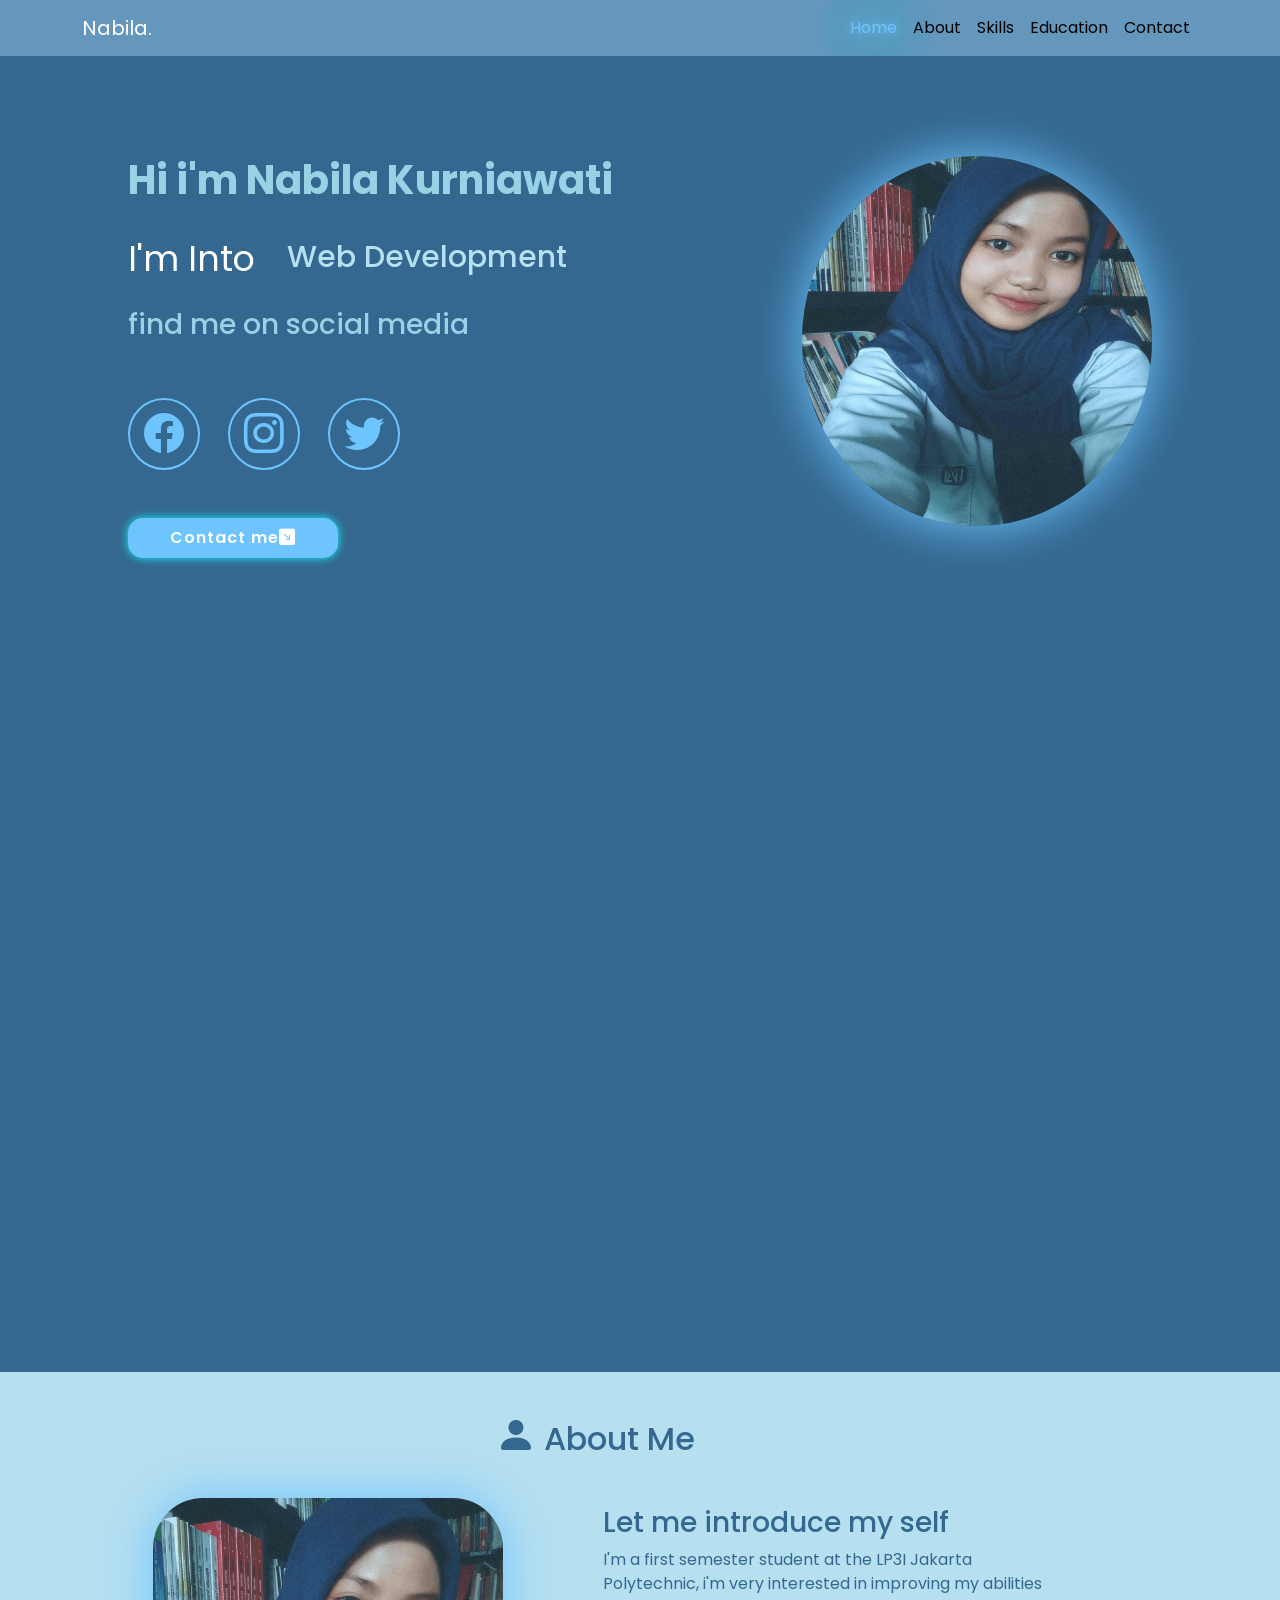
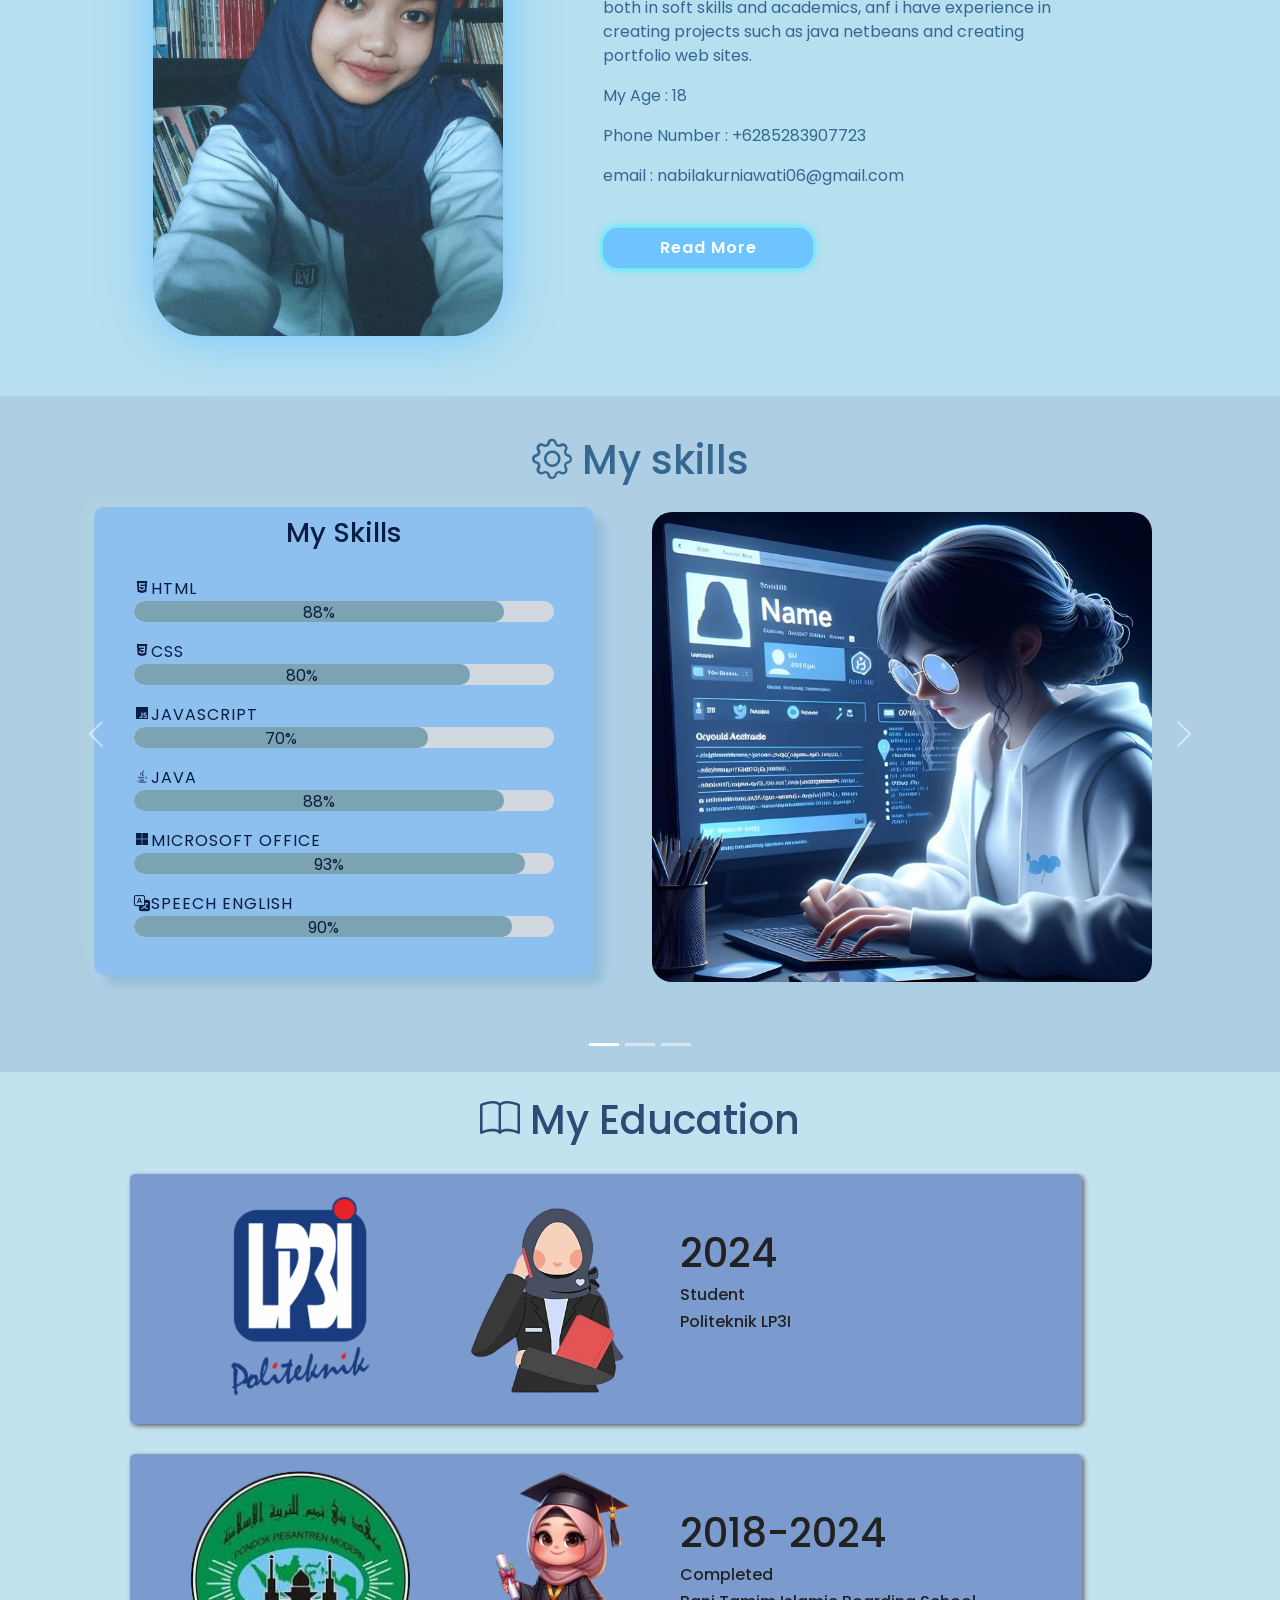
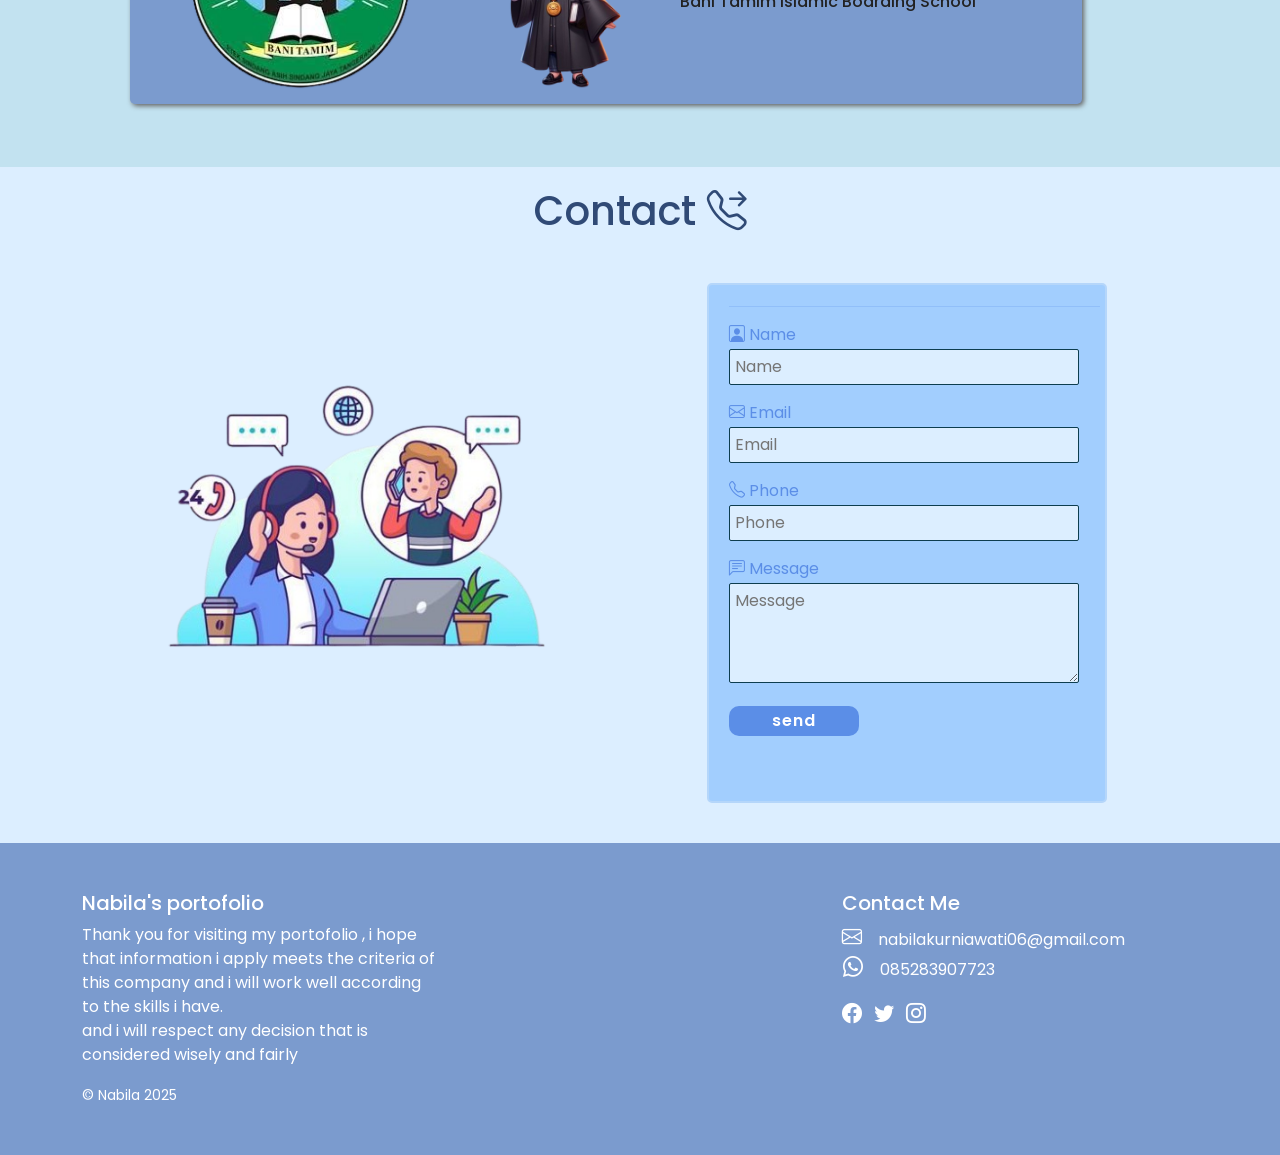
==== indexprojek.html @ 88330094 "first commit" ====
<!DOCTYPE html>
<html lang="en">
<head>
    <meta charset="UTF-8">
    <meta name="viewport" content="width=device-width, initial-scale=1, shrink-to-fit=no">
    <meta name="viewport" content="width=device-width, initial-scale=1.0">
    <title>portofolio | Nabila Kurniawati</title>
    <link rel="stylesheet" href="css/bootstrap.css">
    <link rel="stylesheet" href="font/bootstrap-icons.css">
    <link rel="stylesheet" href="css/styleCustom.css">
    <link rel="stylesheet" href="css/aos.css">
   
    <link href="https://unpkg.com/aos@2.3.1/dist/aos.css" rel="stylesheet">

    <link href='https://unpkg.com/boxicons@2.1.4/css/boxicons.min.css' rel='stylesheet'>

</head>
<body data-bs-spy="scroll" data-bs-target="#navbarNav" data-bs-offset="200" class="position-relative">
  
     <!--navbar-->
     <nav id="main-navbar" class="navbar navbar-expand-md navbar-dark sticky-top" data-aos="fade-right">
       
        <div class="container">
           
            <a class="navbar-brand" href="indexprojek.html">
          <span>Nabila.</span>
            </a>
           <button class="navbar-toggler" type="button" data-bs-toggle="collapse" 
            data-bs-target="#navbarNav">
            <span class="navbar-toggler-icon"></span>            
            </button>
            

            <div class="collapse-navbar-collapse" id="navbarNav">
                <ul class="navbar-nav ms-auto" class="nav-list">
                    <li class="nav-item">
                        <a class="nav-link p-2 active" href="#home">Home</a>
                    </li>
                    <li class="nav-item">
                    <a class="nav-link p-2" href="#about">About</a>
                </li>
                <li class="nav-item">
                    <a class="nav-link p-2" 
                    href="#skill">Skills</a>
                </li>
                <li class="nav-item">
                    <a class="nav-link p-2"
                    href="#education">Education</a>
                </li>
                <li class="nav-item">
                    <a class="nav-link p-2"
                    href="#contact">Contact</a>
                </li>
                </ul>
            </div>
       
    </nav>

<!--Home-->

<section id="home" class=" text-muted" data-aos="fade-down">
  
    <div class="container" id="particles-js">
       
        <div class="row" >
          
            <div class="col-md-6 ">
                <div class="home-content">
                <h1>Hi i'm Nabila Kurniawati</h1>
                <div class="main">
                    <div class="text"><h2>I'm Into</h2></div>
                    <ul class="option">
                        <li><span>Web Development</span></li>
                        <li><span>BackEnd Developer</span></li>
                        <li><span>Ai Developer</span></li>
                        <li><span>Data Analyst</span></li>
                    </ul>
                </div>
           
            <h3>find me on social media</h3>
            <div class="social-icons">
                <a href="#"><i class="bi bi-facebook"></i></a>
                <a href="#"><i class="bi bi-instagram" ></i></a>
                <a href="#"><i class="bi bi-twitter"></i></a>
            </div>
            <div class="btn-box">
                <a href="#contact" class="btn">Contact me  <i class=  "bi bi-arrow-down-right-square-fill"></i></a> 
             </div>
            </div></div>
            <div class="col-md-6 col-12 mb-10 mt-30" >
                <div class="home-image">
                    <div class="img-box">
                        <img src="img/MYXJ_20250106171750052_fast.jpg" alt="">
                    </div>
                </div>
        </div>
    </div></div>

</section>



<!--about-->
<section id="about" class=" text-muted" >
    <div class="container" id="about">
        <div class="row ">
            <div class="aboutme">
               
               <h2><i class="bi bi-person-fill"></i> About Me</h2> 
            </div>
            <div class="col-sm-12 col-md-6 ml-0 mr-0"  data-aos="fade-up-right">
                <div class="about-image">
                    <div class="img-box">
                        <img src="img/MYXJ_20250106171750052_fast.jpg" alt="" class="float-end">
                    </div>
                </div>
                
                </div>
            <div class=" col-sm-12 col-md-6 p-2"  data-aos="fade-up-left">
                <div class="about-content">
        
                    <h3>Let me introduce my self</h3>
                    <p>I'm a first semester student at the LP3I Jakarta Polytechnic, i'm very interested in improving my abilities both in soft skills and academics, anf i have experience in creating projects such as java netbeans and creating portfolio web sites.</p>
             <div class="info-about1">
                <p> <span>My Age : </span>
                        18</p>
                    </div>
                    <div class="info-about1">
                        <p><span>Phone Number  :</span>
                       +6285283907723</p>
                    </div>
                    <div class="info-about1">
                       <p> <span>email : </span>
                       nabilakurniawati06@gmail.com</p>
                    </div><br>
                    <div class="btn-box">
                        <a href="#skill" class="btn">Read More</a>
                    </div>
                </div>
        </div>
    </div>
    </div>
</section>

<!--skills and projek use carousel-->
<section id="skill" class=" text-muted"  data-aos="zoom-out">
    <header id="main-slide">
        <div id="mySlide" class="carousel slide carousel-fade" data-bs-ride="carousel">
            <div class="carousel-indicators">
                <button type="button" data-bs-target="#mySlide" data-bs-slide-to="0" class="active"></button>
                <button type="button" data-bs-target="#mySlide" data-bs-slide-to="1"></button>
                <button type="button" data-bs-target="#mySlide" data-bs-slide-to="2"></button>
            </div>
            <div class="carousel-inner text-white">
                <div class="carousel-item active" id="slide1">
                    <div class="container" >
                       
         <div class="myskill"><h1> <i class="bi bi-gear"></i> My skills</h1></div> 
    <div class="container" class="iniskill">        
              <div class="row">
                                    
     <div class="col-md-6 col-sm-12" id="col1" >
         <div class="wrapper">
               <h3>My Skills</h3>
           <div class="skills-wrapper">
            <div class="bar">
                 <div class="info">
                  <span><i class='bx bxl-html5'></i>HTML</span>
                      </div>
                  <div class="progress-bar">
                     <span class="html">88%</span>
                     </div>
                     </div>                             
                                    
         <div class="bar">
             <div class="info">
             <span><i class='bx bxl-css3'></i>CSS</span>
                 </div>
             <div class="progress-bar">
                 <span class="css">80%</span>
                     </div>
                      </div>
                                    
         <div class="bar">
             <div class="info">
              <span><i class='bx bxl-javascript'></i>Javascript</span>
                </div>
             <div class="progress-bar">
                 <span class="javascript">70%</span>
                         </div>
                         </div>                                                 
                                
         <div class="bar">
             <div class="info">
                 <span><i class='bx bxl-java'></i>Java</span>
                      </div>
         <div class="progress-bar">
                  <span class="java">88%</span>
                          </div>
                         </div>
                                
      <div class="bar">
             <div class="info">
               <span><i class='bx bxl-microsoft'></i>Microsoft Office</span>
                     </div>
         <div class="progress-bar">
                 <span class="msoffice">93%</span>
                          </div>
                         </div>
                                
      <div class="bar">
          <div class="info">
              <span><i class="bi bi-translate"></i>Speech English</span>
                     </div>
      <div class="progress-bar">
          <span class="english">90%</span>
                  </div>
                  </div>
                                
                 </div>
                    </div></div>
                                    
                    <div class="col-md-6 col-sm-12" id="col2" >
                            <div class="img-skill">
                                <img src="img/skills.jpeg" alt="">
                                        </div>
                                    </div>
                                </div></div>
                      </div>
                </div>
                <div class="carousel-item" id="slide2" id="skill">
                    <div class="container">
                       <h1><i class="bi bi-laptop"></i>
                            Created <strong>Project</strong>
                        </h1>
                        
                            <div class="row text-center justify-content-between mt-2">
                                <div class="col-sm-6 col-md-3 p-3" id="img1">
                                    <img src="img/projek dg kaos.jpg" alt="" class="img-fluid" id="imgprojekdulu1">
                                    <p >The third project created T-shirt and stickers designs using Adobe Illustrator and photoshop software </p>
                                </div>
                                <div class="col-sm-6 col-md-3 p-3" id="img1">
                        <img src="img/projek eskrim.jpg" alt="" class="img-fluid" id="imgprojekdulu2">
                        <p >The second project created a java project with an ice cream shop theme which was presented on january 2025</p>
                        </div>
                        <div class="col-sm-6 col-md-3 p-3" id="img1">
                        <img src="img/dg poster.jpg" alt="" class="img-fluid" id="imgprojekdulu3">
                        <p >The first project was to create a poster design using Adobe Illustrator and photoshop software</p>
                        </div>
                        
                    </div>
                </div>
            </div>              
                
                <div class="carousel-item" id="slide3" id="skill">
                    <div class="container" >
                        <h1 ><i class="bi bi-laptop"></i>
                            Latest <strong>Project</strong>
                        </h1>
                       
                            <div class="row" id="img2">
                                <h5>my latest project is to create a portofolio with HTML CSS and JavaScript using the bootstrap platform and then uploading it via Github</h5>
                                <div class="col-md-6" >
                                   <img src="img/projek sekarang1.jpg" alt="" class="img-fluid" id="imgprojekskrg1">
                                  
                                   </div>
                                
                                <div class="col-md-6 " >
                        <img src="img/projekKa jem.jpg" alt="" class="img-fluid" id="imgprojekskrg2">      
                        </div>        
                      </div>      
                        </div>
                    </div>
                </div>
            </div>
            <button class="carousel-control-prev" type="button" data-bs-target="#mySlide" data-bs-slide="prev">
                <span class="carousel-control-prev-icon"></span>
                <span class="visually-hidden">Previous</span>
            </button>

            <button class="carousel-control-next" type="button" data-bs-target="#mySlide" data-bs-slide="next">
            <span class="carousel-control-next-icon"></span>
            <span class="visually-hidden">Next</span>
        </button>
        </div>
    </header>  </section>      


<!--Education----->
<section id="education" class=" text-muted" >
    <div class="container" id="contEdu">
       <div class="pendidikan"><h1><i class="bi bi-book"></i> My Education</h1></div>
       
<div id="edu">
    <div class="edu-1" data-aos="fade-left">
        <img src="img/logo lp3i.png" alt="Judi Online">
        <img src="img/kuliah.png" alt="" id="kuliah">
        <div class="edu-1-content">
        <h1>    2024</h1>
       
        <h6>Student</h6>
       <h6>Politeknik LP3I</h6>
       
        </div>
       
    </div></div>

    <div class="edu-1" data-aos="fade-right">
        <img src="img/logo_batam-removebg-preview.png" alt="Gaza Utara">
        <img src="img/wisuda.png" alt="">
        <div class="edu-1-content">
        <h1>2018-2024</h1>
       <h6>Completed</h6>
        <h6>Bani Tamim Islamic Boarding School</h6>
        </div>
    </div> 
    
    </div></div>
    
</section>

<!--Contact-->
<section id="contact" class=" text-muted" >
    <div class="container" >
        <div class="row">
          <div class="tittlecontact"><h1>Contact  <i class="bi bi-telephone-forward"></i></h1></div>
           
                <div class="col-md-6 col-sm-12" data-aos="fade-up">
                <div class="img-contact">
                    <img src="img/Contact_Us.png" alt="">
                </div>
                </div>
            <div class="col-md-6 col-sm-12" data-aos="fade-down">
                <div class="contact">
                    
                    <hr>
                    <form action="#" method="post">
                        <label><i class="bi bi-person-square"></i>  Name</label>
                        <input type="text" name="name" class="form-input" placeholder="Name" autocomplete="off">
                        <label><i class="bi bi-envelope"></i>  Email</label>
                        <input type="text" name="email" class="form-input" placeholder="Email" autocomplete="off">
                        <label><i class="bi bi-telephone"></i>  Phone</label>
                        <input type="text" name="phone" class="form-input" placeholder="Phone" autocomplete="off">
                        <label><i class="bi bi-chat-left-text"></i>  Message</label>
                        <textarea name="message" class="form-input" placeholder="Message" autocomplete="off"></textarea>
                        <div class="btn-box" id="btncontact">send <i class="bi bi-send-check-fill"></i>
                         </div>
                      
                        
                    </form>
                </div>
        </div>
    
    </div></div>
</section>

<!--footer-->
<footer id="main-footer" class="text-white text-center py-5" data-aos="fade-up">
    <div class="container">
        <div class="row">
            <div class="text-md-start col-md-4 me-auto">
                <h5>Nabila's portofolio</h5>
                <p>Thank you for visiting my portofolio , i hope that information i apply meets the criteria of this company and i will work well according to the skills i have. <br>
                and i will respect any decision that is considered wisely and fairly</p>
                <small>&copy; Nabila 2025</small>
            </div>
            <div class="text-md-start col-md-4 mt-4 mt-md-0">
                <h5>Contact Me</h5>
                <div><i class="bi-envelope fs-5 me-3"></i>nabilakurniawati06@gmail.com</div>
                <div><i class="bi-whatsapp fs-5 me-3"></i>085283907723</div>
                <div class="pt-3">
                    <a href="#" class="text-white text-decoration-none me-2">
                        <i class="bi-facebook fs-5"></i>
                    </a>
                    <a href="#" class="text-white text-decoration-none me-2">
                        <i class="bi-twitter fs-5"></i>
                    </a>
                    <a href="#" class="text-white text-decoration-none me-2">
                        <i class="bi-instagram fs-5"></i>
                    </a>
                </div>
            </div>
        </div>
    </div></footer>

    <!--js particles-->
    <script src="js/particles.js"></script>
    <script src="js/app.js"></script> 
   <!--js bootstrap-->
    <script src="js/bootstrap.bundle.js"></script>
    <script src="js/aos.js"></script>
    <script>
        AOS.init({
            once: true,
            duration:800,
        });
    </script>

</body>
</html>
---- css/styleCustom.css ----
@import url('https://fonts.googleapis.com/css2?family=Poppins:ital,wght@0,100;0,200;0,300;0,400;0,500;0,600;0,700;0,800;0,900;1,100;1,200;1,300;1,400;1,500;1,600;1,700;1,800;1,900&display=swap');
*{
    padding: 0;
    margin: 0;
    box-sizing: border-box;
    list-style: none;
    scroll-behavior: smooth;
    text-decoration: none;
    font-family: 'poppins', sans-serif;
   
}
body{
    background-color:rgb(220, 238, 255);
   width: 100%;
}
:root{
    --text-color:#6644e1;
    --hover-color:#6ec4fe;
    --bg-color:#adc1d0;
    --secon-bg-color: #292e33;
    --big-font: 2.5rem;
    --norma-font:2rem;
    --neon-box-shadow:0 0 .5rem #12f7ff;
    --h2-font: 3rem;
    --font-neon-text-shadow: 0 0 10px rgba(18,247,255,0.3),
    0 0 20px rgba(18, 247, 255, 0.3),
    0 0 30px rgba(18, 247, 255, 0.3),
    0 0 40px rgba(18, 247, 255, 0.3),
    0 0 70px rgba(18, 247, 255, 0.3),
    0 0 80px rgba(18, 247, 255, 0.3),
    0 0 100px rgba(18, 247, 255, 0.3),
    0 0 150px rgba(18, 247, 255, 0.3);
}

/* navbar*/
#main-navbar{    
    background-color: rgb(101, 151, 189);
}


#main-navbar a:hover, #main-navbar .active{ /*styling navbar active*/
    border-bottom-color: rgb(123, 190, 228);
    transition:border-color 500ms;
    color: var(--hover-color);
    text-shadow: 0 0 10px #6ec4fe,
    0 0 30px #6ec4fe,
    0 0 40px #6ec4fe,
    0 0 70px #6ec4fe,
    0 0 80px #6ec4fe,
    0 0 100px #6ec4fe,
    0 0 150px #6ec4fe;
   }


.nav-item a{
    color: black;
}

/*Home*/
#home{
    padding: 100px 10%;
    background-color: #346890;
    
}
.main{      /* styling text start*/
  font-family: 'poppins',sans-serif;
    display: flex;
}
.text h2{
    color: #fff;
    font-size: 35px;
    font-weight: 400;
    padding-top: 26px;
   
}
.main .option{
    
    height: 80px;
    line-height: 90px;
    overflow: hidden;
   
}
.option li{
    list-style: none;
    color: #b7e0f2;
    font-size: 30px;
    font-weight: 500;
    position:relative;
    top: 0;
    animation: slide 7s steps(4) infinite;
    
}
@keyframes slide
{
    100%{
        top: -350px;
    }
}   /* styling text end*/


#particles-js{ /*styling particle js*/
    position: relative;
    color:#4b75bd;
    width: 100%;
    height: 124vh;  
    margin: 0;
    padding: 0;
}
canvas{
    position: absolute;
    width: 100%;
    height: 100%;
    top: 0;
    right: 0;
    bottom: 0;
    left: 0;
    z-index: -1;
}
.home-content{
    max-width: 600px;
    color:rgb(152, 210, 229);
}
.home-content h1{
font-size: var(--big-font);
font-weight: 700;

}

.home-image{
    border-radius: 100%;
    
}
.home-image img{
    
    top: 3rem;
    width: 32vw;
    border-radius: 100%;
    box-shadow: 0 0 50px var(--hover-color);
    cursor: pointer;
    transition: 0.5s ease-in-out;
    height: 370px;
   float: right;
}
.home-image img:hover{  /* agar bisa di sentuh mengeluarkan warna shadow*/
    box-shadow: 0 0 50px var(--hover-color),
                0 0 50px var(--hover-color),
                0 0 100px var(--hover-color);

}
.social-icons a{
    display: inline-flex;
    justify-content: center;
    align-items: center;
    width: 4.5rem;
    height: 4.5rem;
    background: transparent;
    border: 2px solid var(--hover-color);
    font-size: 2.5rem;
    border-radius: 50%;
    color: var(--hover-color);
    margin: 3rem 1.5rem 3rem 0;
    transition: 0.3s ease-in-out;
}
.social-icons a:hover{
    color: var(--text-color);
    transform: scale(1.3)translateY(-5px); /* untuk mencondongkan sosial media*/
    box-shadow: 0 0 25px var(--hover-color);
    background-color: var(--hover-color) ;
}
.btn-box a.btn{
    display: inline-flex;
    justify-content: center;
    align-items: center;
   width: 210px;
    height: 100%;
   background: var(--hover-color);
    font-size: 1rem;
    letter-spacing: 1px;
    color: white;
    font-weight: 600;
    transition: .6s;
    box-shadow: var(--neon-box-shadow);
    border-radius: 15px;
    position: relative;overflow: hidden;
    z-index: 1; 
    border : 2px solid var(--hover-color);
}
a.btn:hover{
    color: var(--hover-color);

}
a.btn::before{      /* sebelum warna diatas*/
    content: "";
    position: absolute;
    top: 0;
    left: 0;
    background: var(--bg-color);
    width: 0;
    height: 100%;
    z-index: -1;
    transition: .4s;
}
.btn:hover::before{
    width: 100%;
}



/*about----*/
#about{
    width: 100%;
    height: 100%;
    padding:10px 50px 30px 5px;
    background-color: #b6dff0;
    color: #346890;
}
.aboutme{
    text-align: center;
    padding-right: 300px;
    padding-bottom:10px;
    color: var(--secon-bg-color);
    cursor: pointer;
    padding: 20px 0 30px 0;
    color: #346890;
}
.aboutme i{
    font-size: 2.5rem;
  padding-top: 10px 0 0 50px;
  position:sticky;
  text-align: center;
    
}


.img-box img{
width: 100%;
max-width: 350px;

}
.about-image{
    position:relative;
    float: left;
    border-radius: 50%;
    padding: 0 0 0 100px;
    
}
.about-image img{
  
    border-radius: 50px;
    box-shadow: 0 0 50px var(--hover-color);
    cursor: pointer;
    transition: 0.4s ease-in-out;
   
}
.about-image img:hover{
    box-shadow: 0 0 50px var(--hover-color),
                0 0 50px var(--hover-color),
                0 0 100px var(--hover-color);
                
}
.about-content{
    padding-left: 0;
    width: 500px;
    padding-bottom: 20px;
    padding-right: 40px;
}
/*skills*/
#skill{
    background-color: #aecee4;
    margin: 0;
    padding : 0;
}
.myskill h1{
    color:#346890;
}


#col1 p{
    color: white;
}

.img-skill img{  /*styling img skill*/
    width: 500px;
    height: 470px;
    margin: 20px 80px 50px 0;
    border-radius: 20px;
    padding: 0 0 0 0;
}


.wrapper{
    position: relative;
    max-width: 500px;
    background-color:rgb(141, 191, 239);
    box-shadow: 10px 10px 10px -1px rgba(10,99,169,0.16),
    -10px -10px 10px -1px rgba(187, 229, 198, 0.16);
    padding: 0 20px 20px 20px;;
    border-radius: 10px;
    margin: 15px 0 20px 0;
    color:#081d42;
}

.iniskill{
  
    background-color: #292e33;
}


.wrapper h3{
    font-size: 1.7rem;
   text-align: center;
   padding: 10px;
}
.skills-wrapper{
    padding: 0 20px;
}
.skills-wrapper .bar{
    margin: 18px 0;
}
.skills-wrapper .bar .info{
    margin-bottom: 0;
}
.skills-wrapper .bar .info span{
    letter-spacing: 1px;
    text-transform: uppercase;
}
.skills-wrapper .bar .progress-bar{ /*untuk mengatur progressbar*/
    width: 100%;
    height: 21px;
    background-color: #dddddddd;
    border-radius: 10px;
    position: relative;
    overflow: hidden;
}
.skills-wrapper .bar .progress-bar span{ /* untuk mengatur isi progressbar*/
    position: absolute;
    height: 100%;
    border-radius: 10px;
    width: 90%;
    transform: scale(0);
    background-color: rgb(124, 163, 177);
    animation: animate 1s cubic-bezier(1, 0, 0.5, 1)
    forwards;
   
}
@keyframes animate{ /* untuk kasih animasi*/
    100%{
        transform: scale(1);
    }
}

.skills-wrapper .bar .progress-bar span.html{  /* untuk menentukan besar garisnya html*/
    width:88%;
}
.skills-wrapper .bar .progress-bar span.css{    /*besar progress css */
    width: 80%;
}
.skills-wrapper .bar .progress-bar span.javascript{   /*besar progress js */
    width: 70%;
}
.skills-wrapper .bar .progress-bar span.java{   /*besar progress java */
    width: 88%;
}
.skills-wrapper .bar .progress-bar span.msoffice{   /*besar progress msoffice */
    width: 93%;
}
.skills-wrapper .bar .progress-bar span.english{    /*besar progress english */
width: 90%;

}

.myskill{
    text-align: center;
    padding-left:1px; 
    margin-top: 20px;
    color:rgb(86, 150, 223);
    cursor: pointer;
    padding-top: 20px;
    
   
}

/* projek lama*/
#slide1{
   margin: 0 0 40px 0;
}
#slide2{
    width:100%;
    height:  100%;
    margin: 10px 10px 40px 0;
}
 #slide2 h1{
    text-align: center;
    color: #304a76;
    padding: 15px 0 10px 0;
    cursor: pointer;
 } 
 
    #imgprojekdulu1{    /*untuk mengatur kotak pada img*/
        position: relative;
        width: 300px;
        height: 200px;
        margin: 70px 50px 100px 10px;
        border-radius: 10px;
        align-content: center;
        margin: 2px 2px 10px 2px;
    }
    #imgprojekdulu2{
        height: 200px;
        width: 320px;
        border-radius: 15px;
        margin: 2px 2px 10px 2px;
    }
  
    #imgprojekdulu3{
        border-radius: 10px;
        margin: 0 0 10px 0;
    }
    
    #img1{  /* untuk styling img*/
        position: relative;
        width: 300px;
        height: 400px;
        margin: 20px 2px 60px 30px;
        background-color: #7d9fc2;
        align-content: center;
        border-radius: 10px;
        border: 5px solid #548faa;
        color:#d1d5dd;
        cursor: pointer;
    }
    
    /* projek sekarang*/
    #slide3{
        background-color: #a0c0ec;
        width: 100%;
        height: 100%;
        margin: 0;
        
    }
#slide3 h1{  /*untuk mengatur judul*/
    padding: 20px 0 5px 0;
    color:#304a76;
    cursor: pointer;
    text-align: center;
    margin: 10px;
}
 
    #imgprojekskrg1{ /* untuk mengatur gambar 1*/
        margin:30px 0 0 90px;
        width: 70%;
        height: 60%;
        border-radius: 20px;
        padding: 0;
       
    }
    #imgprojekskrg2{  /* untuk mengatur gambar 2*/
        margin:30px 0 0 90px;
        width: 70%;
        height: 60%;
        border-radius: 20px;
        padding: 0;  
    }
  
   #img2 h5{    /*untuk mengatur kata kata*/
    padding: 35px 0 0 0;
    text-align: center;
    color: rgb(39, 82, 112);
   }


/*education*/
#education{  
    padding: 24px 0 3px 0;
    background-color: #c2e2f0;
}
.edu-1-content{
    padding: 40px 0 20px 30px;
}
.pendidikan{
    text-align: center;
    color: #304a76;
}
#contEdu{
    padding: 0 10px 30px 10px;
}
.edu-1{
    background: rgb(123, 155, 206);
    margin: 30px 40px 30px 50px;
    overflow: hidden;
    border-radius : 5px;
    box-shadow : 2px 2px 5px #636363;
    color: #222;
    width: 85%;
    padding: 15px 0 15px 30px;
}
.edu-1 img{
    float: left;
    margin-right: 10px;
    width: 250px;
    height: 220px;
    padding-left: 30px;
}
#kuliah{
    padding-left:20px;
}

/*contact--*/
.contact{     /* styling keseluruhan kontak*/
    width: 400px;  
    margin-top: 30px;
    height : 520px;
    margin-left: 10%;
    margin-right: 100%;
    margin-bottom: 40px;
    border-radius: 5px;
    border: 2px solid rgb(181, 214, 250);
    background-color: #a2cefe;
    padding: 5px 5px 5px 20px;
    color:#5b8ee7;
}
.tittlecontact{   /*styling judul*/
    font-size: 30px;
    text-align: center;
    margin: 0;
    padding: 20px 5px 10px 5px;
    color:#304a76;
}

.form-input{   /*styling inputan form*/
    width: 350px;
    padding: 5px;
    border: 1px solid rgb(13, 61, 79);
    border-radius: 2px;
    box-sizing: border-box;
    margin-top: 2px;
    margin-bottom: 16px;
    background-color: rgb(220, 238, 255);
}
textarea{   /*textarea message*/
    height: 100px;
}
#btncontact{    /*styling button send*/
    display: inline-flex;
    justify-content: center;
    align-items: center;
   width: 130px;
    height: 30px;
   background: #5b8ee7;
    font-size: 1rem;
    letter-spacing: 1px;
    color: white;
    font-weight: 600;
    transition: .6s;
    box-shadow: #a2cae5;
    border-radius: 10px;
    position: relative;overflow: hidden;
    z-index: 1;
    border : 2px ;
    transition: 0.4s ease-in-out;
    cursor: pointer;
}
#btncontact:hover{
    box-shadow: 0 0 5px #5b8ee7,
    0 0 50px #5b8ee7,
    0 0 100px #5b8ee7;
    
}   /*styling img contact*/
.img-contact img{
   width: 700px;
   padding-top: 80px;
  padding-right: 150px;
}

/*footerr-----*/
#main-footer{
    background-color: rgb(123, 155, 206);
}
@media (min-width: 1200px) {
    .container {
        max-width: 1140px;
    }
}
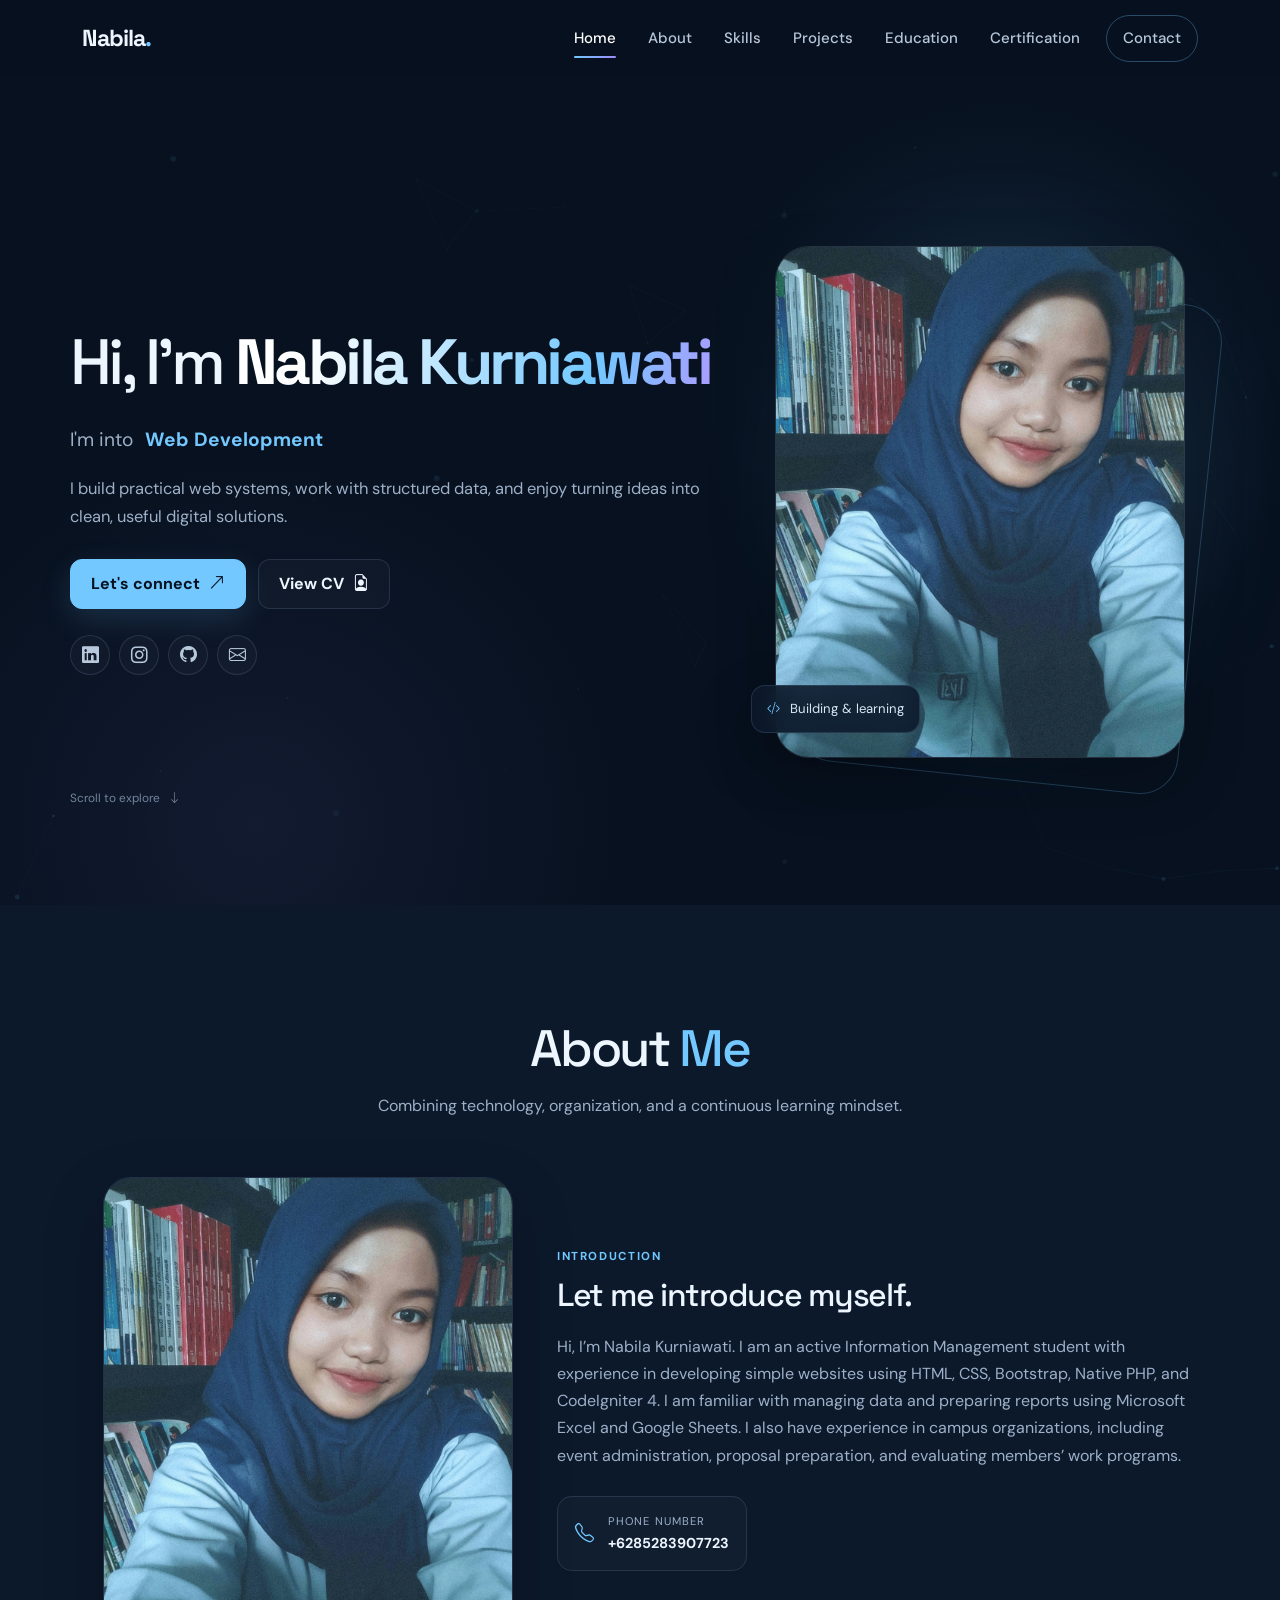
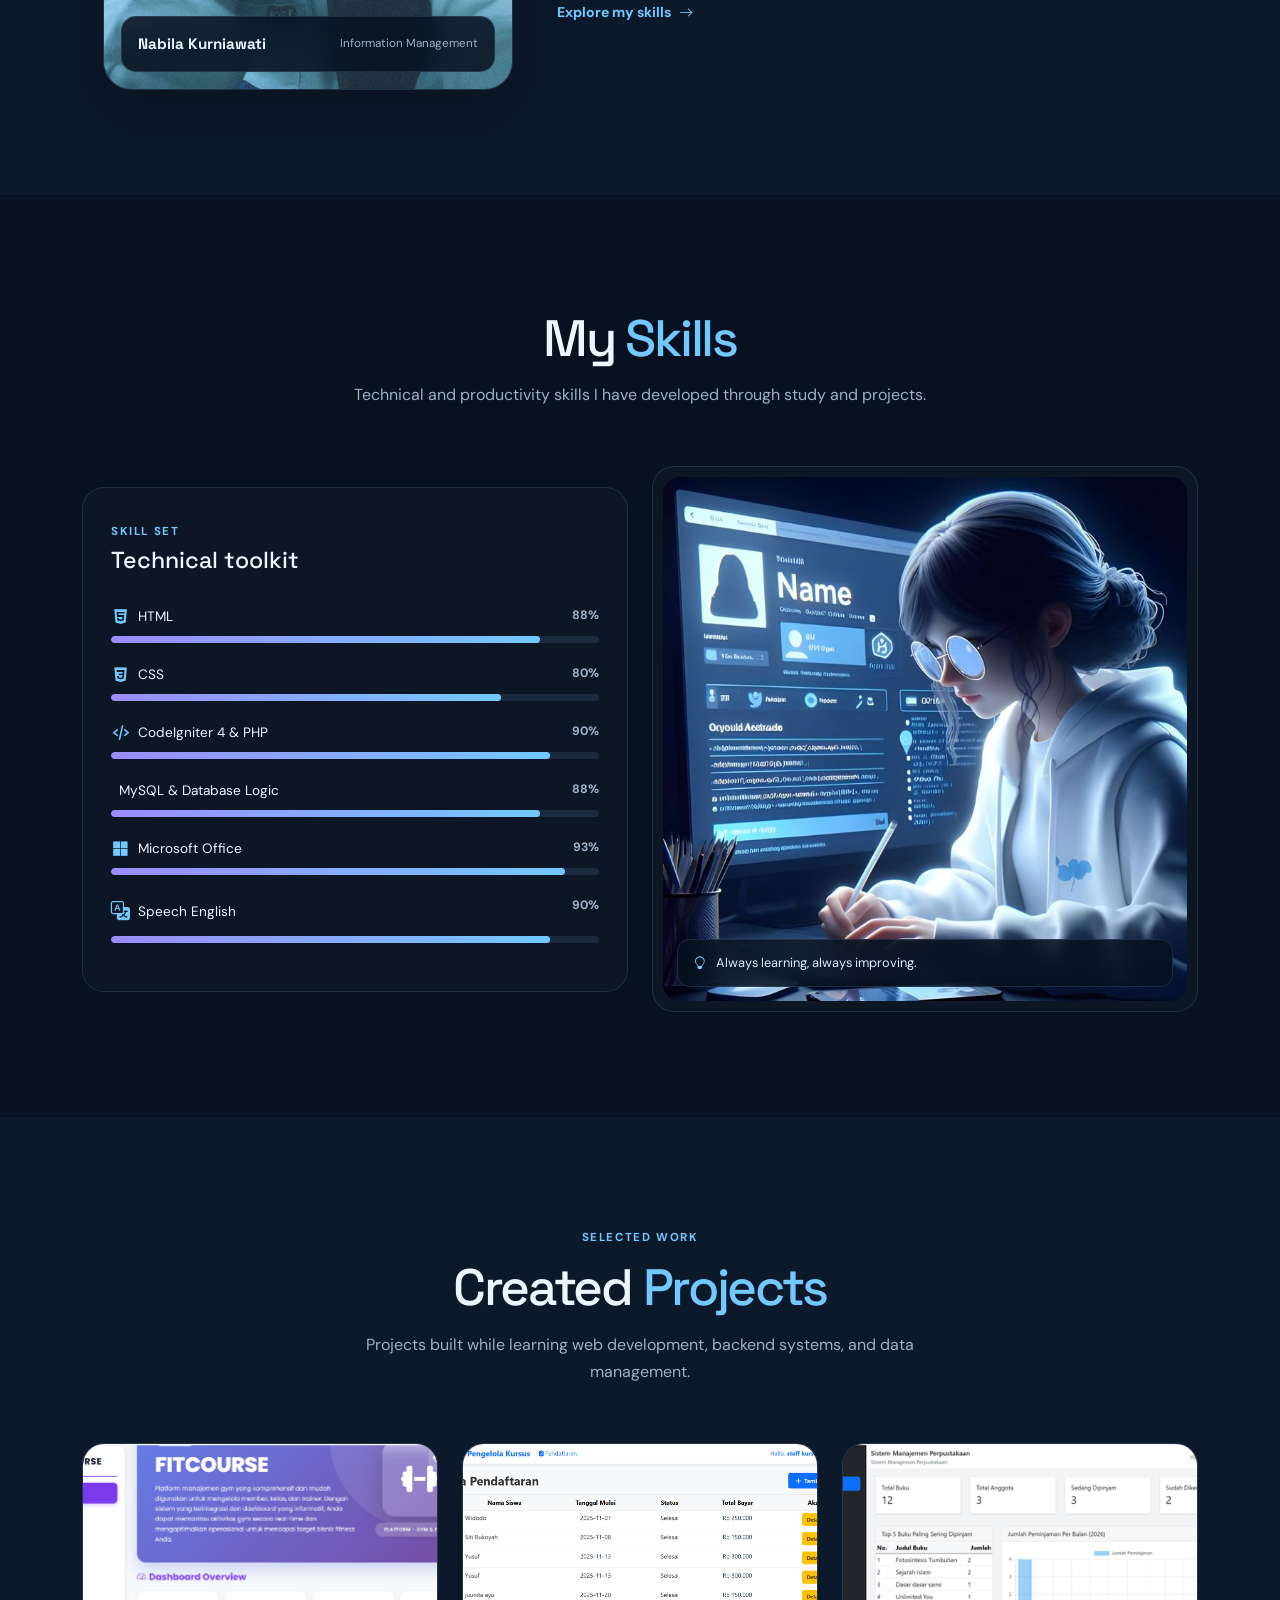
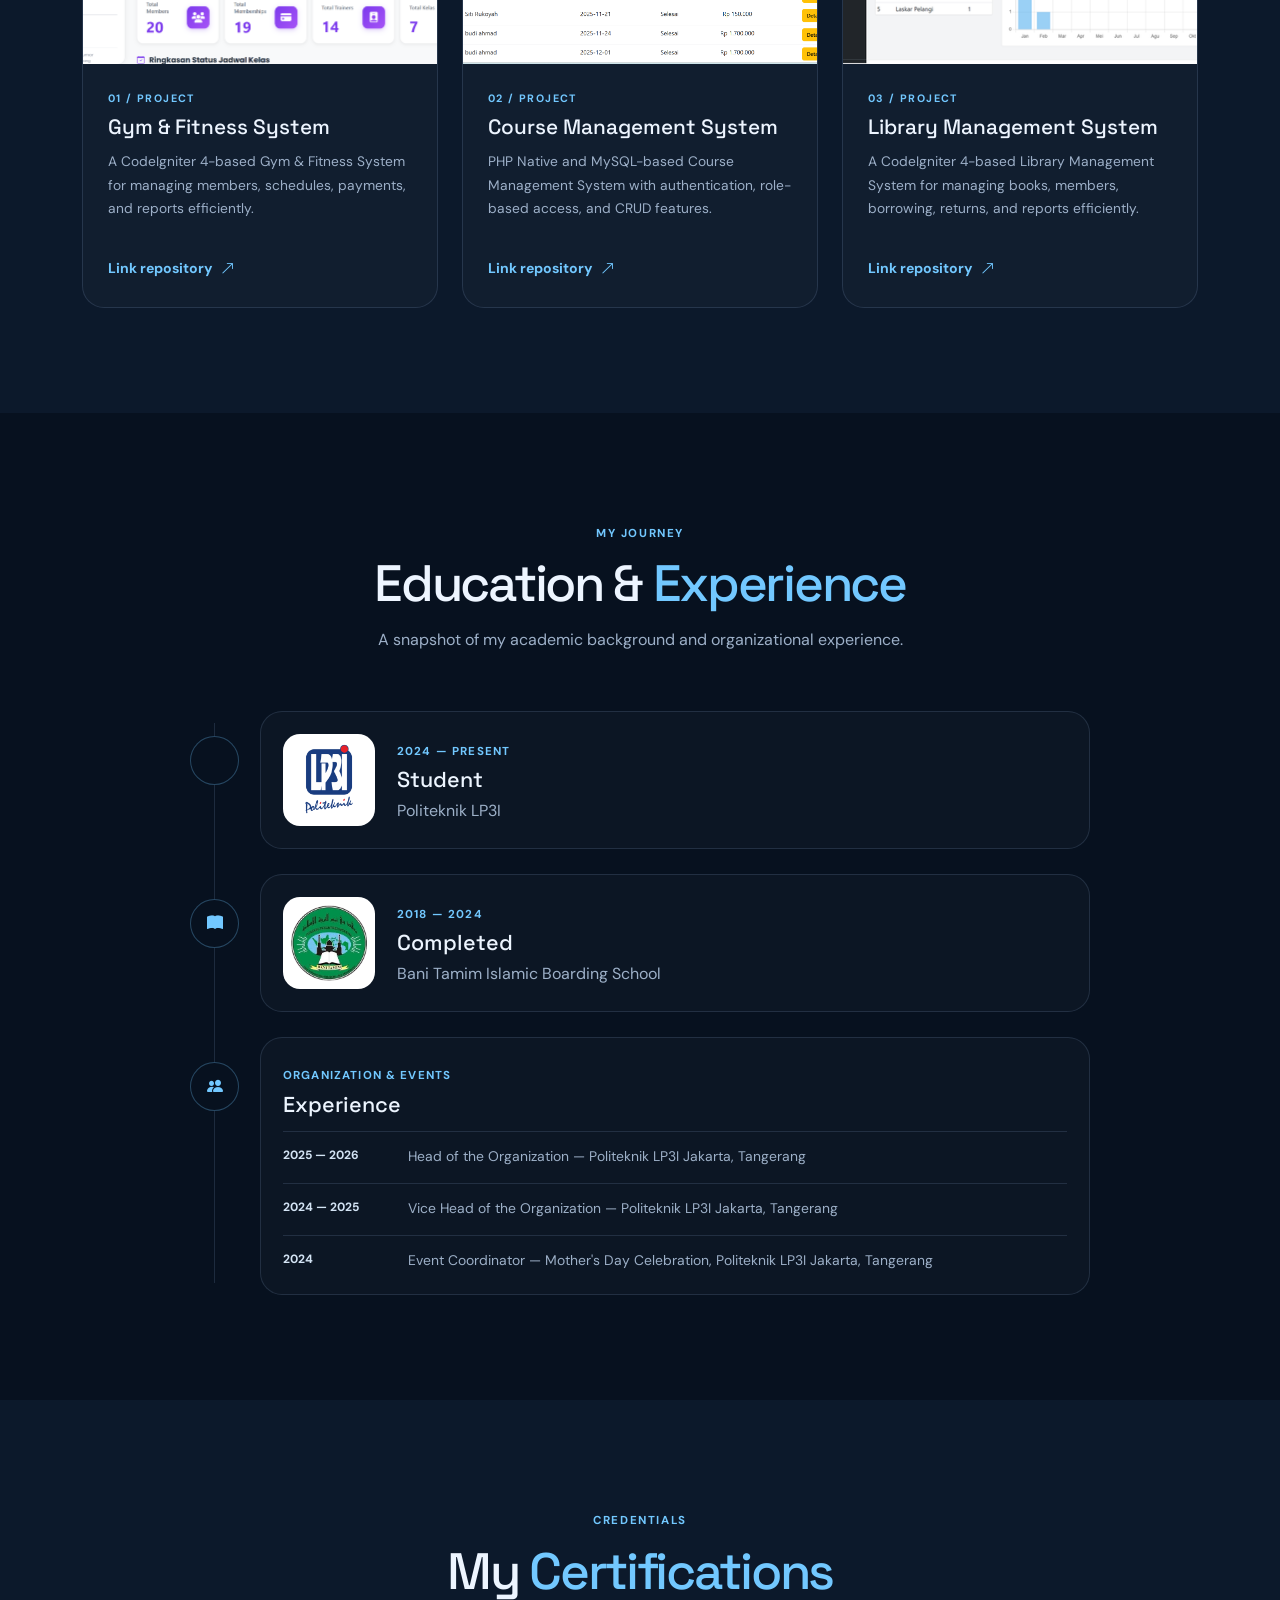
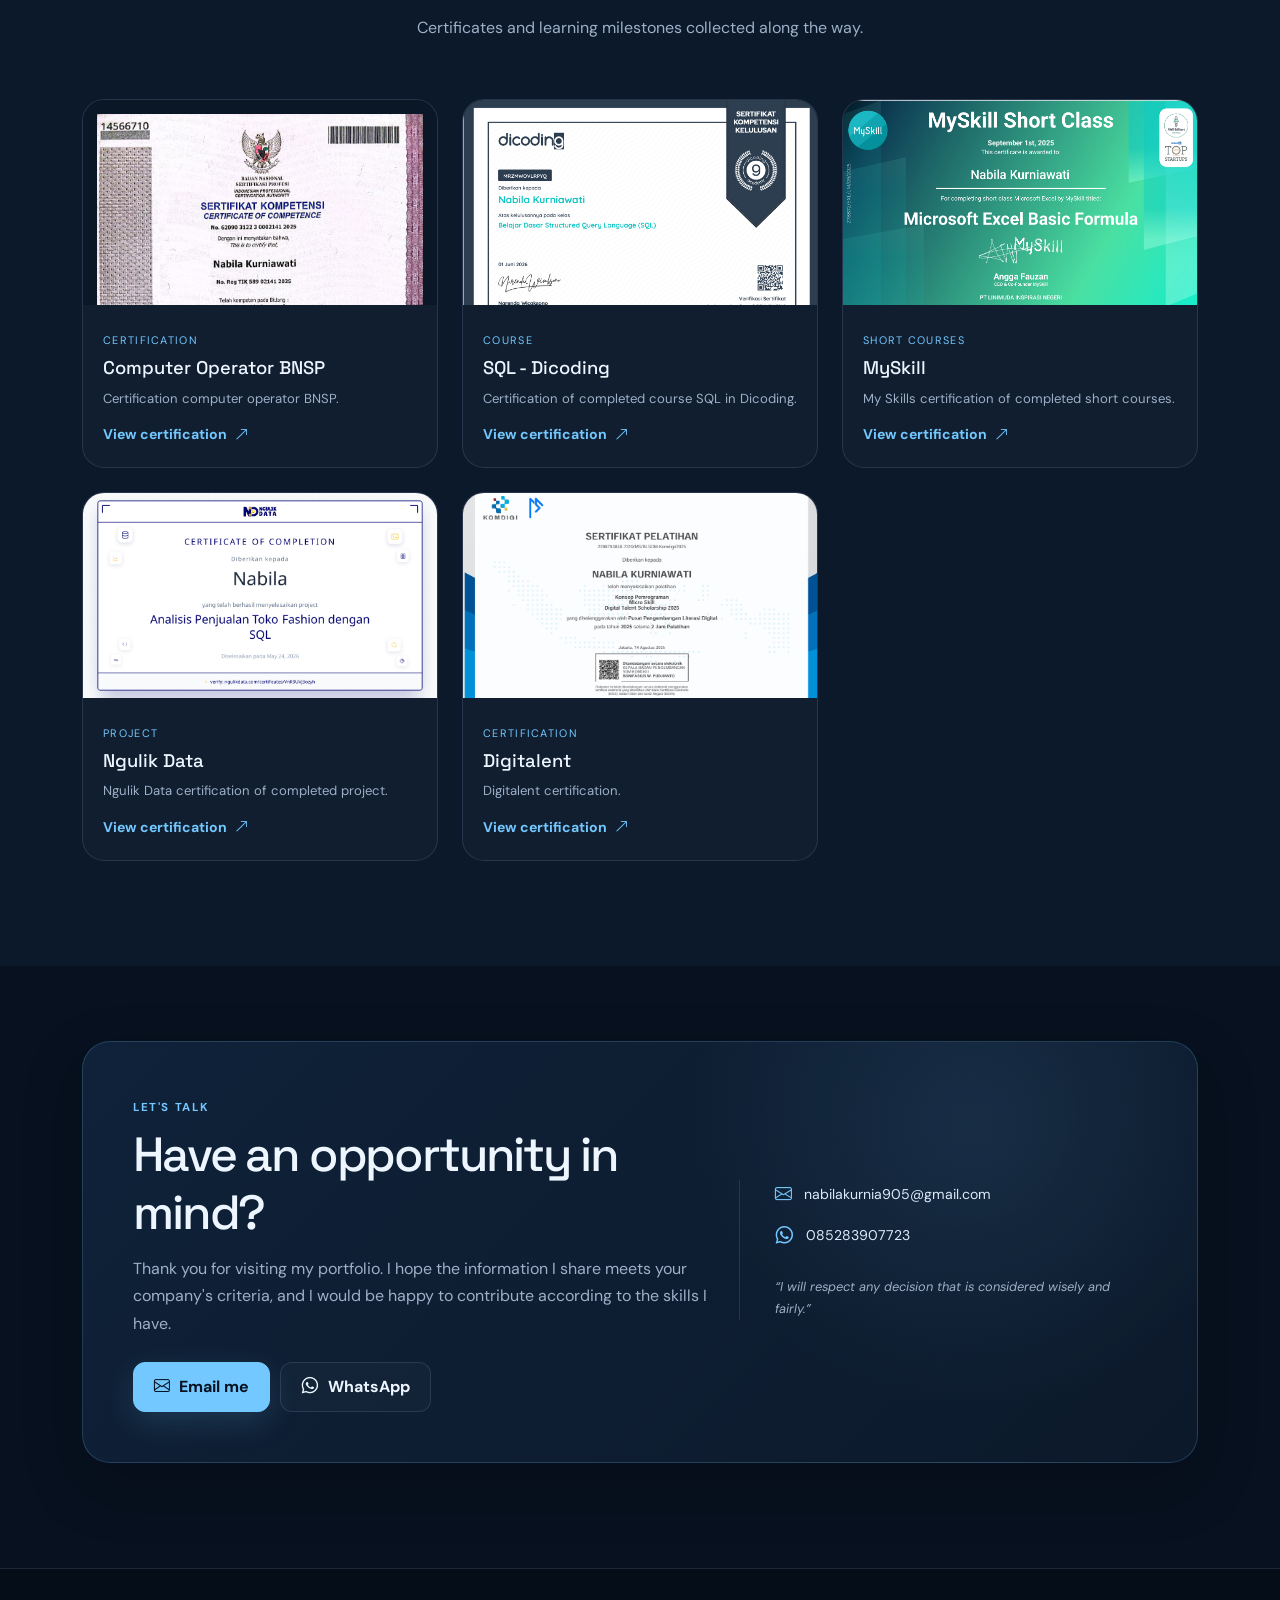
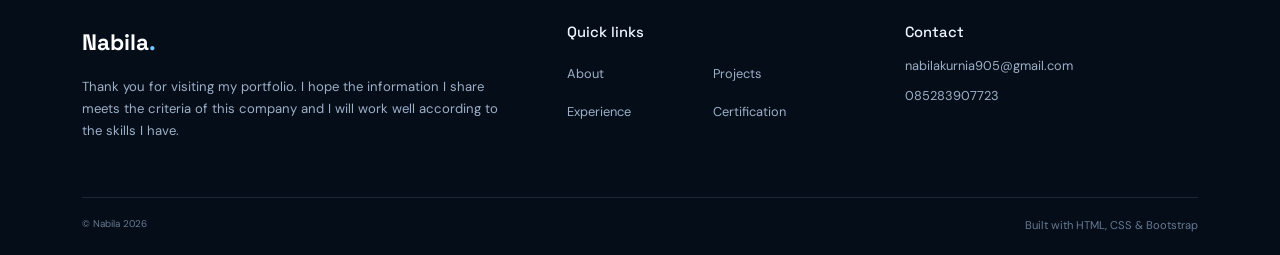
==== commit 1c8f6162: "Initialize Repository" ====
--- a/indexprojek.html
+++ b/indexprojek.html
@@ -2,399 +2,389 @@
 <html lang="en">
 <head>
     <meta charset="UTF-8">
-    <meta name="viewport" content="width=device-width, initial-scale=1, shrink-to-fit=no">
     <meta name="viewport" content="width=device-width, initial-scale=1.0">
-    <title>portofolio | Nabila Kurniawati</title>
+    <meta name="description" content="Portfolio of Nabila Kurniawati — Information Management student and aspiring backend developer.">
+    <title>Nabila Kurniawati | Portfolio</title>
+
     <link rel="stylesheet" href="css/bootstrap.css">
     <link rel="stylesheet" href="font/bootstrap-icons.css">
+    <link rel="stylesheet" href="css/aos.css">
     <link rel="stylesheet" href="css/styleCustom.css">
-    <link rel="stylesheet" href="css/aos.css">
-   
-    <link href="https://unpkg.com/aos@2.3.1/dist/aos.css" rel="stylesheet">
-
-    <link href='https://unpkg.com/boxicons@2.1.4/css/boxicons.min.css' rel='stylesheet'>
-
+    <link rel="stylesheet" href="https://unpkg.com/boxicons@2.1.4/css/boxicons.min.css">
 </head>
-<body data-bs-spy="scroll" data-bs-target="#navbarNav" data-bs-offset="200" class="position-relative">
-  
-     <!--navbar-->
-     <nav id="main-navbar" class="navbar navbar-expand-md navbar-dark sticky-top" data-aos="fade-right">
-       
-        <div class="container">
+
+<body data-bs-spy="scroll" data-bs-target="#main-navbar" data-bs-offset="90" tabindex="0">
+
+<!-- Navigation -->
+<nav id="main-navbar" class="navbar navbar-expand-lg navbar-dark sticky-top" aria-label="Main navigation">
+    <div class="container">
+        <a class="navbar-brand" href="#home" aria-label="Nabila home">Nabila<span>.</span></a>
+
+        <button class="navbar-toggler" type="button" data-bs-toggle="collapse"
+                data-bs-target="#navbarNav" aria-controls="navbarNav"
+                aria-expanded="false" aria-label="Toggle navigation">
+            <span class="navbar-toggler-icon"></span>
+        </button>
+
+        <div class="collapse navbar-collapse" id="navbarNav">
+            <ul class="navbar-nav ms-auto align-items-lg-center gap-lg-2">
+                <li class="nav-item"><a class="nav-link active" href="#home">Home</a></li>
+                <li class="nav-item"><a class="nav-link" href="#about">About</a></li>
+                <li class="nav-item"><a class="nav-link" href="#skill">Skills</a></li>
+                <li class="nav-item"><a class="nav-link" href="#projects">Projects</a></li>
+                <li class="nav-item"><a class="nav-link" href="#education">Education</a></li>
+                <li class="nav-item"><a class="nav-link" href="#certification">Certification</a></li>
+                <li class="nav-item"><a class="nav-link nav-cta" href="#contact">Contact</a></li>
+            </ul>
+        </div>
+    </div>
+</nav>
+
+<main>
+<!-- Hero -->
+<section id="home" class="hero-section">
+    <div id="particles-js" aria-hidden="true"></div>
+    <div class="container hero-inner">
+        <div class="row align-items-center gy-5">
+            <div class="col-lg-7" data-aos="fade-up">
+               
+                <h1>Hi, I'm <strong>Nabila Kurniawati</strong></h1>
+                <div class="role-line" aria-label="Areas of interest">
+                    <span>I'm into</span>
+                    <div class="role-rotator">
+                        <ul class="option">
+                            <li>Web Development</li>
+                            <li>BackEnd Developer</li>
+                            <li>Database Administrator</li>
+                        </ul>
+                    </div>
+                </div>
+                <p class="hero-copy">
+                    I build practical web systems, work with structured data, and enjoy turning
+                    ideas into clean, useful digital solutions.
+                </p>
+
+                <div class="hero-actions">
+                    <a href="#contact" class="btn btn-primary-custom">Let's connect <i class="bi bi-arrow-up-right"></i></a>
+                    <a href="pdf/CV_nabila.pdf" target="_blank" rel="noopener" class="btn btn-outline-custom">
+                        View CV <i class="bi bi-file-earmark-person"></i>
+                    </a>
+                </div>
+
+                <div class="social-icons" aria-label="Social links">
+                    <a href="https://www.linkedin.com/in/nabila-kurniawati-7b97913a2?utm_source=share_via&utm_content=profile&utm_medium=member_android" target="_blank" rel="noopener" aria-label="LinkedIn"><i class="bi bi-linkedin"></i></a>
+                    <a href="https://www.instagram.com/bilaaa_nbl?igsi=aGs4Z2J5MjRiZzR2" target="_blank" rel="noopener" aria-label="Instagram"><i class="bi bi-instagram"></i></a>
+                    <a href="https://github.com/nabbByte" target="_blank" rel="noopener" aria-label="GitHub"><i class="bi bi-github"></i></a>
+                    <a href="https://mail.google.com/mail/?view=cm&fs=1&to=nabilakurnia905@gmail.com" target="_blank" rel="noopener" aria-label="Email"><i class="bi bi-envelope"></i></a>
+                </div>
+            </div>
+
+            <div class="col-lg-5" data-aos="zoom-in" data-aos-delay="150">
+                <div class="hero-photo-wrap">
+                    <div class="photo-glow"></div>
+                    <img src="img/MYXJ_20250106171750052_fast.jpg" alt="Nabila Kurniawati" class="hero-photo">
+                    <div class="photo-badge"><i class="bi bi-code-slash"></i><span>Building & learning</span></div>
+                </div>
+            </div>
+        </div>
+        <a href="#about" class="scroll-hint" aria-label="Scroll to About"><span>Scroll to explore</span><i class="bi bi-arrow-down"></i></a>
+    </div>
+</section>
+
+<!-- About -->
+<section id="about" class="section section-soft">
+    <div class="container">
+        <div class="section-heading" data-aos="fade-up">
            
-            <a class="navbar-brand" href="indexprojek.html">
-          <span>Nabila.</span>
-            </a>
-           <button class="navbar-toggler" type="button" data-bs-toggle="collapse" 
-            data-bs-target="#navbarNav">
-            <span class="navbar-toggler-icon"></span>            
-            </button>
-            
-
-            <div class="collapse-navbar-collapse" id="navbarNav">
-                <ul class="navbar-nav ms-auto" class="nav-list">
-                    <li class="nav-item">
-                        <a class="nav-link p-2 active" href="#home">Home</a>
-                    </li>
-                    <li class="nav-item">
-                    <a class="nav-link p-2" href="#about">About</a>
-                </li>
-                <li class="nav-item">
-                    <a class="nav-link p-2" 
-                    href="#skill">Skills</a>
-                </li>
-                <li class="nav-item">
-                    <a class="nav-link p-2"
-                    href="#education">Education</a>
-                </li>
-                <li class="nav-item">
-                    <a class="nav-link p-2"
-                    href="#contact">Contact</a>
-                </li>
-                </ul>
-            </div>
-       
-    </nav>
-
-<!--Home-->
-
-<section id="home" class=" text-muted" data-aos="fade-down">
-  
-    <div class="container" id="particles-js">
-       
-        <div class="row" >
-          
-            <div class="col-md-6 ">
-                <div class="home-content">
-                <h1>Hi i'm Nabila Kurniawati</h1>
-                <div class="main">
-                    <div class="text"><h2>I'm Into</h2></div>
-                    <ul class="option">
-                        <li><span>Web Development</span></li>
-                        <li><span>BackEnd Developer</span></li>
-                        <li><span>Ai Developer</span></li>
-                        <li><span>Data Analyst</span></li>
-                    </ul>
-                </div>
+            <h2>About <span>Me</span></h2>
+            <p>Combining technology, organization, and a continuous learning mindset.</p>
+        </div>
+
+        <div class="row align-items-center gy-5">
+            <div class="col-lg-5" data-aos="fade-right">
+                <div class="about-photo-card">
+                    <img src="img/MYXJ_20250106171750052_fast.jpg" alt="Nabila Kurniawati portrait">
+                    <div class="about-photo-caption">
+                        <strong>Nabila Kurniawati</strong>
+                        <span>Information Management</span>
+                    </div>
+                </div>
+            </div>
+            <div class="col-lg-7" data-aos="fade-left">
+                <div class="about-content">
+                    <span class="mini-label">Introduction</span>
+                    <h3>Let me introduce myself.</h3>
+                    <p>
+                        Hi, I’m Nabila Kurniawati. I am an active Information Management student with
+                        experience in developing simple websites using HTML, CSS, Bootstrap, Native PHP,
+                        and CodeIgniter 4. I am familiar with managing data and preparing reports using
+                        Microsoft Excel and Google Sheets. I also have experience in campus organizations,
+                        including event administration, proposal preparation, and evaluating members’ work programs.
+                    </p>
+                    <div class="contact-detail">
+                        <i class="bi bi-telephone"></i>
+                        <div><span>Phone Number</span><strong>+6285283907723</strong></div>
+                    </div>
+                    <a href="#skill" class="text-link">Explore my skills <i class="bi bi-arrow-right"></i></a>
+                </div>
+            </div>
+        </div>
+    </div>
+</section>
+
+<!-- Skills -->
+<section id="skill" class="section">
+    <div class="container">
+        <div class="section-heading" data-aos="fade-up">
            
-            <h3>find me on social media</h3>
-            <div class="social-icons">
-                <a href="#"><i class="bi bi-facebook"></i></a>
-                <a href="#"><i class="bi bi-instagram" ></i></a>
-                <a href="#"><i class="bi bi-twitter"></i></a>
-            </div>
-            <div class="btn-box">
-                <a href="#contact" class="btn">Contact me  <i class=  "bi bi-arrow-down-right-square-fill"></i></a> 
-             </div>
-            </div></div>
-            <div class="col-md-6 col-12 mb-10 mt-30" >
-                <div class="home-image">
-                    <div class="img-box">
-                        <img src="img/MYXJ_20250106171750052_fast.jpg" alt="">
-                    </div>
-                </div>
-        </div>
-    </div></div>
-
-</section>
-
-
-
-<!--about-->
-<section id="about" class=" text-muted" >
-    <div class="container" id="about">
-        <div class="row ">
-            <div class="aboutme">
-               
-               <h2><i class="bi bi-person-fill"></i> About Me</h2> 
-            </div>
-            <div class="col-sm-12 col-md-6 ml-0 mr-0"  data-aos="fade-up-right">
-                <div class="about-image">
-                    <div class="img-box">
-                        <img src="img/MYXJ_20250106171750052_fast.jpg" alt="" class="float-end">
-                    </div>
-                </div>
-                
-                </div>
-            <div class=" col-sm-12 col-md-6 p-2"  data-aos="fade-up-left">
-                <div class="about-content">
-        
-                    <h3>Let me introduce my self</h3>
-                    <p>I'm a first semester student at the LP3I Jakarta Polytechnic, i'm very interested in improving my abilities both in soft skills and academics, anf i have experience in creating projects such as java netbeans and creating portfolio web sites.</p>
-             <div class="info-about1">
-                <p> <span>My Age : </span>
-                        18</p>
-                    </div>
-                    <div class="info-about1">
-                        <p><span>Phone Number  :</span>
-                       +6285283907723</p>
-                    </div>
-                    <div class="info-about1">
-                       <p> <span>email : </span>
-                       nabilakurniawati06@gmail.com</p>
-                    </div><br>
-                    <div class="btn-box">
-                        <a href="#skill" class="btn">Read More</a>
-                    </div>
-                </div>
-        </div>
-    </div>
-    </div>
-</section>
-
-<!--skills and projek use carousel-->
-<section id="skill" class=" text-muted"  data-aos="zoom-out">
-    <header id="main-slide">
-        <div id="mySlide" class="carousel slide carousel-fade" data-bs-ride="carousel">
-            <div class="carousel-indicators">
-                <button type="button" data-bs-target="#mySlide" data-bs-slide-to="0" class="active"></button>
-                <button type="button" data-bs-target="#mySlide" data-bs-slide-to="1"></button>
-                <button type="button" data-bs-target="#mySlide" data-bs-slide-to="2"></button>
-            </div>
-            <div class="carousel-inner text-white">
-                <div class="carousel-item active" id="slide1">
-                    <div class="container" >
+            <h2>My <span>Skills</span></h2>
+            <p>Technical and productivity skills I have developed through study and projects.</p>
+        </div>
+
+        <div class="row align-items-center gy-5">
+            <div class="col-lg-6" data-aos="fade-right">
+                <div class="skills-card">
+                    <div class="skills-card-head">
+                        <div><span class="mini-label">Skill set</span><h3>Technical toolkit</h3></div>
                        
-         <div class="myskill"><h1> <i class="bi bi-gear"></i> My skills</h1></div> 
-    <div class="container" class="iniskill">        
-              <div class="row">
-                                    
-     <div class="col-md-6 col-sm-12" id="col1" >
-         <div class="wrapper">
-               <h3>My Skills</h3>
-           <div class="skills-wrapper">
-            <div class="bar">
-                 <div class="info">
-                  <span><i class='bx bxl-html5'></i>HTML</span>
-                      </div>
-                  <div class="progress-bar">
-                     <span class="html">88%</span>
-                     </div>
-                     </div>                             
-                                    
-         <div class="bar">
-             <div class="info">
-             <span><i class='bx bxl-css3'></i>CSS</span>
-                 </div>
-             <div class="progress-bar">
-                 <span class="css">80%</span>
-                     </div>
-                      </div>
-                                    
-         <div class="bar">
-             <div class="info">
-              <span><i class='bx bxl-javascript'></i>Javascript</span>
-                </div>
-             <div class="progress-bar">
-                 <span class="javascript">70%</span>
-                         </div>
-                         </div>                                                 
-                                
-         <div class="bar">
-             <div class="info">
-                 <span><i class='bx bxl-java'></i>Java</span>
-                      </div>
-         <div class="progress-bar">
-                  <span class="java">88%</span>
-                          </div>
-                         </div>
-                                
-      <div class="bar">
-             <div class="info">
-               <span><i class='bx bxl-microsoft'></i>Microsoft Office</span>
-                     </div>
-         <div class="progress-bar">
-                 <span class="msoffice">93%</span>
-                          </div>
-                         </div>
-                                
-      <div class="bar">
-          <div class="info">
-              <span><i class="bi bi-translate"></i>Speech English</span>
-                     </div>
-      <div class="progress-bar">
-          <span class="english">90%</span>
-                  </div>
-                  </div>
-                                
-                 </div>
-                    </div></div>
-                                    
-                    <div class="col-md-6 col-sm-12" id="col2" >
-                            <div class="img-skill">
-                                <img src="img/skills.jpeg" alt="">
-                                        </div>
-                                    </div>
-                                </div></div>
-                      </div>
-                </div>
-                <div class="carousel-item" id="slide2" id="skill">
-                    <div class="container">
-                       <h1><i class="bi bi-laptop"></i>
-                            Created <strong>Project</strong>
-                        </h1>
-                        
-                            <div class="row text-center justify-content-between mt-2">
-                                <div class="col-sm-6 col-md-3 p-3" id="img1">
-                                    <img src="img/projek dg kaos.jpg" alt="" class="img-fluid" id="imgprojekdulu1">
-                                    <p >The third project created T-shirt and stickers designs using Adobe Illustrator and photoshop software </p>
-                                </div>
-                                <div class="col-sm-6 col-md-3 p-3" id="img1">
-                        <img src="img/projek eskrim.jpg" alt="" class="img-fluid" id="imgprojekdulu2">
-                        <p >The second project created a java project with an ice cream shop theme which was presented on january 2025</p>
+                    </div>
+
+                    <div class="skill-item">
+                        <div class="skill-label"><span><i class="bx bxl-html5"></i>HTML</span><strong>88%</strong></div>
+                        <div class="skill-track"><span style="--level:88%"></span></div>
+                    </div>
+                    <div class="skill-item">
+                        <div class="skill-label"><span><i class="bx bxl-css3"></i>CSS</span><strong>80%</strong></div>
+                        <div class="skill-track"><span style="--level:80%"></span></div>
+                    </div>
+                    <div class="skill-item">
+                        <div class="skill-label"><span><i class="bx bx-code-alt"></i>CodeIgniter 4 & PHP</span><strong>90%</strong></div>
+                        <div class="skill-track"><span style="--level:90%"></span></div>
+                    </div>
+                    <div class="skill-item">
+                        <div class="skill-label"><span><i class="bx bxl-data"></i>MySQL & Database Logic</span><strong>88%</strong></div>
+                        <div class="skill-track"><span style="--level:88%"></span></div>
+                    </div>
+                    <div class="skill-item">
+                        <div class="skill-label"><span><i class="bx bxl-microsoft"></i>Microsoft Office</span><strong>93%</strong></div>
+                        <div class="skill-track"><span style="--level:93%"></span></div>
+                    </div>
+                    <div class="skill-item">
+                        <div class="skill-label"><span><i class="bi bi-translate"></i>Speech English</span><strong>90%</strong></div>
+                        <div class="skill-track"><span style="--level:90%"></span></div>
+                    </div>
+                </div>
+            </div>
+
+            <div class="col-lg-6" data-aos="fade-left">
+                <div class="skills-image-card">
+                    <img src="img/skills.jpeg" alt="Nabila's skills">
+                    <div class="image-overlay-note"><i class="bi bi-lightbulb"></i><span>Always learning, always improving.</span></div>
+                </div>
+            </div>
+        </div>
+    </div>
+</section>
+
+<!-- Projects -->
+<section id="projects" class="section section-soft">
+    <div class="container">
+        <div class="section-heading" data-aos="fade-up">
+            <span class="section-kicker">Selected work</span>
+            <h2>Created <span>Projects</span></h2>
+            <p>Projects built while learning web development, backend systems, and data management.</p>
+        </div>
+
+        <div class="row g-4">
+            <div class="col-lg-4 col-md-6" data-aos="fade-up">
+                <article class="project-card">
+                    <div class="project-image"><img src="img/ci4.png" alt="Gym and Fitness System project"></div>
+                    <div class="project-body">
+                        <div class="project-number">01 / PROJECT</div>
+                        <h3>Gym & Fitness System</h3>
+                        <p>A CodeIgniter 4-based Gym & Fitness System for managing members, schedules, payments, and reports efficiently.</p>
+                        <a href="https://github.com/nabbByte/ci4-gym-fitness.git" target="_blank" rel="noopener" class="project-link">Link repository <i class="bi bi-arrow-up-right"></i></a>
+                    </div>
+                </article>
+            </div>
+
+            <div class="col-lg-4 col-md-6" data-aos="fade-up" data-aos-delay="100">
+                <article class="project-card">
+                    <div class="project-image"><img src="img/kursus.png" alt="Course Management System project"></div>
+                    <div class="project-body">
+                        <div class="project-number">02 / PROJECT</div>
+                        <h3>Course Management System</h3>
+                        <p>PHP Native and MySQL-based Course Management System with authentication, role-based access, and CRUD features.</p>
+                        <a href="https://github.com/nabbByte/Sistem-Pengelola-Kursus.git" target="_blank" rel="noopener" class="project-link">Link repository <i class="bi bi-arrow-up-right"></i></a>
+                    </div>
+                </article>
+            </div>
+
+            <div class="col-lg-4 col-md-6" data-aos="fade-up" data-aos-delay="200">
+                <article class="project-card">
+                    <div class="project-image"><img src="img/perpustakaan.png" alt="Library Management System project"></div>
+                    <div class="project-body">
+                        <div class="project-number">03 / PROJECT</div>
+                        <h3>Library Management System</h3>
+                        <p>A CodeIgniter 4-based Library Management System for managing books, members, borrowing, returns, and reports efficiently.</p>
+                        <a href="https://github.com/nabbByte/ci4_perpustakaan.git" target="_blank" rel="noopener" class="project-link">Link repository <i class="bi bi-arrow-up-right"></i></a>
+                    </div>
+                </article>
+            </div>
+        </div>
+    </div>
+</section>
+
+<!-- Education & Experience -->
+<section id="education" class="section">
+    <div class="container">
+        <div class="section-heading" data-aos="fade-up">
+            <span class="section-kicker">My journey</span>
+            <h2>Education & <span>Experience</span></h2>
+            <p>A snapshot of my academic background and organizational experience.</p>
+        </div>
+
+        <div class="timeline">
+            <article class="timeline-item" data-aos="fade-up">
+                <div class="timeline-marker"><i class="bi bi-mortarboard-fill"></i></div>
+                <div class="timeline-card">
+                    <div class="timeline-logo"><img src="img/logo lp3i.png" alt="Politeknik LP3I logo"></div>
+                    <div><span class="timeline-year">2024 — Present</span><h3>Student</h3><p>Politeknik LP3I</p></div>
+                </div>
+            </article>
+
+            <article class="timeline-item" data-aos="fade-up" data-aos-delay="100">
+                <div class="timeline-marker"><i class="bi bi-book-fill"></i></div>
+                <div class="timeline-card">
+                    <div class="timeline-logo"><img src="img/logo_batam-removebg-preview.png" alt="Bani Tamim Islamic Boarding School logo"></div>
+                    <div><span class="timeline-year">2018 — 2024</span><h3>Completed</h3><p>Bani Tamim Islamic Boarding School</p></div>
+                </div>
+            </article>
+
+            <article class="timeline-item experience-item" data-aos="fade-up" data-aos-delay="150">
+                <div class="timeline-marker"><i class="bi bi-people-fill"></i></div>
+                <div class="timeline-card">
+                    <div class="experience-content">
+                        <span class="timeline-year">Organization & Events</span>
+                        <h3>Experience</h3>
+                        <div class="experience-list">
+                            <div><strong>2025 — 2026</strong><p>Head of the Organization — Politeknik LP3I Jakarta, Tangerang</p></div>
+                            <div><strong>2024 — 2025</strong><p>Vice Head of the Organization — Politeknik LP3I Jakarta, Tangerang</p></div>
+                            <div><strong>2024</strong><p>Event Coordinator — Mother's Day Celebration, Politeknik LP3I Jakarta, Tangerang</p></div>
                         </div>
-                        <div class="col-sm-6 col-md-3 p-3" id="img1">
-                        <img src="img/dg poster.jpg" alt="" class="img-fluid" id="imgprojekdulu3">
-                        <p >The first project was to create a poster design using Adobe Illustrator and photoshop software</p>
-                        </div>
-                        
-                    </div>
-                </div>
-            </div>              
-                
-                <div class="carousel-item" id="slide3" id="skill">
-                    <div class="container" >
-                        <h1 ><i class="bi bi-laptop"></i>
-                            Latest <strong>Project</strong>
-                        </h1>
-                       
-                            <div class="row" id="img2">
-                                <h5>my latest project is to create a portofolio with HTML CSS and JavaScript using the bootstrap platform and then uploading it via Github</h5>
-                                <div class="col-md-6" >
-                                   <img src="img/projek sekarang1.jpg" alt="" class="img-fluid" id="imgprojekskrg1">
-                                  
-                                   </div>
-                                
-                                <div class="col-md-6 " >
-                        <img src="img/projekKa jem.jpg" alt="" class="img-fluid" id="imgprojekskrg2">      
-                        </div>        
-                      </div>      
-                        </div>
-                    </div>
-                </div>
-            </div>
-            <button class="carousel-control-prev" type="button" data-bs-target="#mySlide" data-bs-slide="prev">
-                <span class="carousel-control-prev-icon"></span>
-                <span class="visually-hidden">Previous</span>
-            </button>
-
-            <button class="carousel-control-next" type="button" data-bs-target="#mySlide" data-bs-slide="next">
-            <span class="carousel-control-next-icon"></span>
-            <span class="visually-hidden">Next</span>
-        </button>
-        </div>
-    </header>  </section>      
-
-
-<!--Education----->
-<section id="education" class=" text-muted" >
-    <div class="container" id="contEdu">
-       <div class="pendidikan"><h1><i class="bi bi-book"></i> My Education</h1></div>
-       
-<div id="edu">
-    <div class="edu-1" data-aos="fade-left">
-        <img src="img/logo lp3i.png" alt="Judi Online">
-        <img src="img/kuliah.png" alt="" id="kuliah">
-        <div class="edu-1-content">
-        <h1>    2024</h1>
-       
-        <h6>Student</h6>
-       <h6>Politeknik LP3I</h6>
-       
-        </div>
-       
-    </div></div>
-
-    <div class="edu-1" data-aos="fade-right">
-        <img src="img/logo_batam-removebg-preview.png" alt="Gaza Utara">
-        <img src="img/wisuda.png" alt="">
-        <div class="edu-1-content">
-        <h1>2018-2024</h1>
-       <h6>Completed</h6>
-        <h6>Bani Tamim Islamic Boarding School</h6>
-        </div>
-    </div> 
-    
-    </div></div>
-    
-</section>
-
-<!--Contact-->
-<section id="contact" class=" text-muted" >
-    <div class="container" >
-        <div class="row">
-          <div class="tittlecontact"><h1>Contact  <i class="bi bi-telephone-forward"></i></h1></div>
-           
-                <div class="col-md-6 col-sm-12" data-aos="fade-up">
-                <div class="img-contact">
-                    <img src="img/Contact_Us.png" alt="">
-                </div>
-                </div>
-            <div class="col-md-6 col-sm-12" data-aos="fade-down">
-                <div class="contact">
-                    
-                    <hr>
-                    <form action="#" method="post">
-                        <label><i class="bi bi-person-square"></i>  Name</label>
-                        <input type="text" name="name" class="form-input" placeholder="Name" autocomplete="off">
-                        <label><i class="bi bi-envelope"></i>  Email</label>
-                        <input type="text" name="email" class="form-input" placeholder="Email" autocomplete="off">
-                        <label><i class="bi bi-telephone"></i>  Phone</label>
-                        <input type="text" name="phone" class="form-input" placeholder="Phone" autocomplete="off">
-                        <label><i class="bi bi-chat-left-text"></i>  Message</label>
-                        <textarea name="message" class="form-input" placeholder="Message" autocomplete="off"></textarea>
-                        <div class="btn-box" id="btncontact">send <i class="bi bi-send-check-fill"></i>
-                         </div>
-                      
-                        
-                    </form>
-                </div>
-        </div>
-    
-    </div></div>
-</section>
-
-<!--footer-->
-<footer id="main-footer" class="text-white text-center py-5" data-aos="fade-up">
-    <div class="container">
-        <div class="row">
-            <div class="text-md-start col-md-4 me-auto">
-                <h5>Nabila's portofolio</h5>
-                <p>Thank you for visiting my portofolio , i hope that information i apply meets the criteria of this company and i will work well according to the skills i have. <br>
-                and i will respect any decision that is considered wisely and fairly</p>
-                <small>&copy; Nabila 2025</small>
-            </div>
-            <div class="text-md-start col-md-4 mt-4 mt-md-0">
-                <h5>Contact Me</h5>
-                <div><i class="bi-envelope fs-5 me-3"></i>nabilakurniawati06@gmail.com</div>
-                <div><i class="bi-whatsapp fs-5 me-3"></i>085283907723</div>
-                <div class="pt-3">
-                    <a href="#" class="text-white text-decoration-none me-2">
-                        <i class="bi-facebook fs-5"></i>
-                    </a>
-                    <a href="#" class="text-white text-decoration-none me-2">
-                        <i class="bi-twitter fs-5"></i>
-                    </a>
-                    <a href="#" class="text-white text-decoration-none me-2">
-                        <i class="bi-instagram fs-5"></i>
-                    </a>
-                </div>
-            </div>
-        </div>
-    </div></footer>
-
-    <!--js particles-->
-    <script src="js/particles.js"></script>
-    <script src="js/app.js"></script> 
-   <!--js bootstrap-->
-    <script src="js/bootstrap.bundle.js"></script>
-    <script src="js/aos.js"></script>
-    <script>
-        AOS.init({
-            once: true,
-            duration:800,
-        });
-    </script>
-
+                    </div>
+                </div>
+            </article>
+        </div>
+    </div>
+</section>
+
+<!-- Certification -->
+<section id="certification" class="section section-soft">
+    <div class="container">
+        <div class="section-heading" data-aos="fade-up">
+            <span class="section-kicker">Credentials</span>
+            <h2>My <span>Certifications</span></h2>
+            <p>Certificates and learning milestones collected along the way.</p>
+        </div>
+
+        <div class="row g-4">
+            <div class="col-lg-4 col-md-6" data-aos="fade-up">
+                <article class="certificate-card">
+                    <div class="certificate-image portrait"><img src="img/bnsp_ujikom.jpeg" alt="BNSP computer operator certification"></div>
+                    <div class="certificate-body"><span>Certification</span><h3>Computer Operator BNSP</h3><p>Certification computer operator BNSP.</p>
+                    <a href="img/bnsp_ujikom.jpeg" target="_blank" rel="noopener" class="project-link">View certification <i class="bi bi-arrow-up-right"></i></a></div>
+                </article>
+            </div>
+            <div class="col-lg-4 col-md-6" data-aos="fade-up" data-aos-delay="80">
+                <article class="certificate-card">
+                    <div class="certificate-image"><img src="img/dicoding.png" alt="dicoding certification"></div>
+                    <div class="certificate-body"><span>Course</span><h3>SQL - Dicoding</h3><p>Certification of completed course SQL in Dicoding.</p><a href="pdf/sertifikat sql dicoding.pdf" target="_blank" rel="noopener" class="project-link">View certification <i class="bi bi-arrow-up-right"></i></a></div>
+                </article>
+            </div>
+            <div class="col-lg-4 col-md-6" data-aos="fade-up" data-aos-delay="160">
+                <article class="certificate-card">
+                    <div class="certificate-image"><img src="img/myskill.png" alt="MySkill certification"></div>
+                    <div class="certificate-body"><span>Short Courses</span><h3>MySkill</h3><p>My Skills certification of completed short courses.</p>
+                    <a href="img/myskill.png" target="_blank" rel="noopener" class="project-link">View certification <i class="bi bi-arrow-up-right"></i></a></div>
+                </article>
+            </div>
+            <div class="col-lg-4 col-md-6" data-aos="fade-up">
+                <article class="certificate-card">
+                    <div class="certificate-image"><img src="img/ngulikdata.png" alt="Ngulik Data certification"></div>
+                    <div class="certificate-body"><span>Project</span><h3>Ngulik Data</h3><p>Ngulik Data certification of completed project.</p>
+                    <a href="img/ngulikdata.png" target="_blank" rel="noopener" class="project-link">View certification <i class="bi bi-arrow-up-right"></i></a></div>
+                </article>
+            </div>
+            <div class="col-lg-4 col-md-6" data-aos="fade-up" data-aos-delay="80">
+                <article class="certificate-card">
+                    <div class="certificate-image"><img src="img/digitalent.png" alt="Digitalent certification"></div>
+                    <div class="certificate-body"><span>Certification</span><h3>Digitalent</h3><p>Digitalent certification.</p><a href="pdf/Sertifikat_digitalent.pdf" target="_blank" rel="noopener" class="project-link">View certification <i class="bi bi-arrow-up-right"></i></a></div>
+                </article>
+            </div>
+        </div>
+    </div>
+</section>
+
+<!-- Contact -->
+<section id="contact" class="section contact-section">
+    <div class="container">
+        <div class="contact-panel" data-aos="zoom-in">
+            <div class="row align-items-center gy-4">
+                <div class="col-lg-7">
+                    <span class="section-kicker">Let's talk</span>
+                    <h2>Have an opportunity in mind?</h2>
+                    <p>Thank you for visiting my portfolio. I hope the information I share meets your company's criteria, and I would be happy to contribute according to the skills I have.</p>
+                    <div class="contact-actions">
+                        <a class="btn btn-primary-custom" href="https://mail.google.com/mail/?view=cm&fs=1&to=nabilakurnia905@gmail.com" target="_blank" rel="noopener"><i class="bi bi-envelope"></i> Email me</a>
+                        <a class="btn btn-outline-custom" href="https://wa.me/6285283907723" target="_blank" rel="noopener"><i class="bi bi-whatsapp"></i> WhatsApp</a>
+                    </div>
+                </div>
+                <div class="col-lg-5">
+                    <div class="contact-info">
+                        <div><i class="bi bi-envelope"></i><span>nabilakurnia905@gmail.com</span></div>
+                        <div><i class="bi bi-whatsapp"></i><span>085283907723</span></div>
+                        <p>“I will respect any decision that is considered wisely and fairly.”</p>
+                    </div>
+                </div>
+            </div>
+        </div>
+    </div>
+</section>
+</main>
+
+<!-- Footer -->
+<footer id="main-footer">
+    <div class="container">
+        <div class="footer-grid">
+            <div>
+                <a class="footer-brand" href="#home">Nabila<span>.</span></a>
+                <p>Thank you for visiting my portfolio. I hope the information I share meets the criteria of this company and I will work well according to the skills I have.</p>
+            </div>
+            <div>
+                <h3>Quick links</h3>
+                <div class="footer-links">
+                    <a href="#about">About</a><a href="#projects">Projects</a><a href="#education">Experience</a><a href="#certification">Certification</a>
+                </div>
+            </div>
+            <div>
+                <h3>Contact</h3>
+                <a href="mailto:nabilakurnia905@gmail.com">nabilakurnia905@gmail.com</a>
+                <a href="tel:+6285283907723">085283907723</a>
+            </div>
+        </div>
+        <div class="footer-bottom"><small>&copy; Nabila 2026</small><span>Built with HTML, CSS & Bootstrap</span></div>
+    </div>
+</footer>
+
+<button id="backToTop" class="back-to-top" type="button" aria-label="Back to top"><i class="bi bi-arrow-up"></i></button>
+
+<script src="js/particles.js"></script>
+<script src="js/app.js"></script>
+<script src="js/bootstrap.bundle.js"></script>
+<script src="js/aos.js"></script>
+<script>
+    AOS.init({ once: true, duration: 700, easing: 'ease-out-cubic', offset: 60 });
+</script>
 </body>
-</html>+</html>
--- a/css/styleCustom.css
+++ b/css/styleCustom.css
@@ -1,584 +1,348 @@
-@import url('https://fonts.googleapis.com/css2?family=Poppins:ital,wght@0,100;0,200;0,300;0,400;0,500;0,600;0,700;0,800;0,900;1,100;1,200;1,300;1,400;1,500;1,600;1,700;1,800;1,900&display=swap');
-*{
-    padding: 0;
-    margin: 0;
-    box-sizing: border-box;
-    list-style: none;
-    scroll-behavior: smooth;
-    text-decoration: none;
-    font-family: 'poppins', sans-serif;
-   
-}
+@import url('https://fonts.googleapis.com/css2?family=DM+Sans:wght@400;500;600;700&family=Space+Grotesk:wght@500;600;700&display=swap');
+
+:root{
+    --bg:#07111f;
+    --bg-soft:#0c192b;
+    --surface:#101f33;
+    --surface-2:#142740;
+    --line:rgba(148,180,220,.16);
+    --text:#edf5ff;
+    --muted:#9db0c8;
+    --accent:#72c8ff;
+    --accent-2:#9b8cff;
+    --white:#fff;
+    --shadow:0 22px 60px rgba(0,0,0,.22);
+    --radius:22px;
+}
+
+*{box-sizing:border-box;margin:0;padding:0}
+html{scroll-behavior:smooth}
 body{
-    background-color:rgb(220, 238, 255);
-   width: 100%;
-}
-:root{
-    --text-color:#6644e1;
-    --hover-color:#6ec4fe;
-    --bg-color:#adc1d0;
-    --secon-bg-color: #292e33;
-    --big-font: 2.5rem;
-    --norma-font:2rem;
-    --neon-box-shadow:0 0 .5rem #12f7ff;
-    --h2-font: 3rem;
-    --font-neon-text-shadow: 0 0 10px rgba(18,247,255,0.3),
-    0 0 20px rgba(18, 247, 255, 0.3),
-    0 0 30px rgba(18, 247, 255, 0.3),
-    0 0 40px rgba(18, 247, 255, 0.3),
-    0 0 70px rgba(18, 247, 255, 0.3),
-    0 0 80px rgba(18, 247, 255, 0.3),
-    0 0 100px rgba(18, 247, 255, 0.3),
-    0 0 150px rgba(18, 247, 255, 0.3);
-}
-
-/* navbar*/
-#main-navbar{    
-    background-color: rgb(101, 151, 189);
-}
-
-
-#main-navbar a:hover, #main-navbar .active{ /*styling navbar active*/
-    border-bottom-color: rgb(123, 190, 228);
-    transition:border-color 500ms;
-    color: var(--hover-color);
-    text-shadow: 0 0 10px #6ec4fe,
-    0 0 30px #6ec4fe,
-    0 0 40px #6ec4fe,
-    0 0 70px #6ec4fe,
-    0 0 80px #6ec4fe,
-    0 0 100px #6ec4fe,
-    0 0 150px #6ec4fe;
-   }
-
-
-.nav-item a{
-    color: black;
-}
-
-/*Home*/
-#home{
-    padding: 100px 10%;
-    background-color: #346890;
-    
-}
-.main{      /* styling text start*/
-  font-family: 'poppins',sans-serif;
-    display: flex;
-}
-.text h2{
-    color: #fff;
-    font-size: 35px;
-    font-weight: 400;
-    padding-top: 26px;
-   
-}
-.main .option{
-    
-    height: 80px;
-    line-height: 90px;
-    overflow: hidden;
-   
-}
-.option li{
-    list-style: none;
-    color: #b7e0f2;
-    font-size: 30px;
-    font-weight: 500;
+    background:var(--bg);
+    color:var(--text);
+    font-family:'DM Sans',sans-serif;
+    line-height:1.7;
+    overflow-x:hidden;
+}
+a{text-decoration:none}
+img{max-width:100%;display:block}
+::selection{background:rgba(114,200,255,.25);color:#fff}
+
+h1,h2,h3,.navbar-brand,.footer-brand{font-family:'Space Grotesk',sans-serif}
+h1,h2,h3,p{margin-top:0}
+section{scroll-margin-top:78px}
+
+#main-navbar{
+    background:rgba(7,17,31,.78);
+    border-bottom:1px solid transparent;
+    backdrop-filter:blur(18px);
+    -webkit-backdrop-filter:blur(18px);
+    transition:.3s ease;
+    padding:14px 0;
+    z-index:1000;
+}
+#main-navbar.scrolled{border-color:var(--line);box-shadow:0 10px 35px rgba(0,0,0,.15)}
+.navbar-brand{
+    color:var(--text)!important;
+    font-size:1.45rem;
+    font-weight:700;
+    letter-spacing:-.04em;
+}
+.navbar-brand span,.footer-brand span{color:var(--accent)}
+.navbar-nav .nav-link{
+    color:#b8c7da!important;
+    font-weight:500;
+    font-size:.94rem;
+    padding:.6rem .75rem!important;
     position:relative;
-    top: 0;
-    animation: slide 7s steps(4) infinite;
-    
-}
-@keyframes slide
-{
-    100%{
-        top: -350px;
-    }
-}   /* styling text end*/
-
-
-#particles-js{ /*styling particle js*/
-    position: relative;
-    color:#4b75bd;
-    width: 100%;
-    height: 124vh;  
-    margin: 0;
-    padding: 0;
-}
-canvas{
-    position: absolute;
-    width: 100%;
-    height: 100%;
-    top: 0;
-    right: 0;
-    bottom: 0;
-    left: 0;
-    z-index: -1;
-}
-.home-content{
-    max-width: 600px;
-    color:rgb(152, 210, 229);
-}
-.home-content h1{
-font-size: var(--big-font);
-font-weight: 700;
-
-}
-
-.home-image{
-    border-radius: 100%;
-    
-}
-.home-image img{
-    
-    top: 3rem;
-    width: 32vw;
-    border-radius: 100%;
-    box-shadow: 0 0 50px var(--hover-color);
-    cursor: pointer;
-    transition: 0.5s ease-in-out;
-    height: 370px;
-   float: right;
-}
-.home-image img:hover{  /* agar bisa di sentuh mengeluarkan warna shadow*/
-    box-shadow: 0 0 50px var(--hover-color),
-                0 0 50px var(--hover-color),
-                0 0 100px var(--hover-color);
-
-}
+    transition:.25s ease;
+}
+.navbar-nav .nav-link::after{
+    content:"";
+    position:absolute;
+    left:.75rem;right:.75rem;bottom:.22rem;
+    height:2px;border-radius:5px;
+    background:linear-gradient(90deg,var(--accent),var(--accent-2));
+    transform:scaleX(0);
+    transform-origin:right;
+    transition:.25s ease;
+}
+.navbar-nav .nav-link:hover,.navbar-nav .nav-link.active{color:#fff!important}
+.navbar-nav .nav-link:hover::after,.navbar-nav .nav-link.active::after{transform:scaleX(1);transform-origin:left}
+.nav-link.nav-cta{
+    margin-left:.35rem;
+    border:1px solid rgba(114,200,255,.32);
+    border-radius:999px;
+    padding-left:1rem!important;padding-right:1rem!important;
+}
+.nav-link.nav-cta::after{display:none}
+.navbar-toggler{border:1px solid var(--line);padding:.45rem .65rem}
+.navbar-toggler:focus{box-shadow:0 0 0 .2rem rgba(114,200,255,.12)}
+
+.hero-section{
+    position:relative;
+    min-height:calc(100vh - 73px);
+    display:flex;
+    align-items:center;
+    background:
+        radial-gradient(circle at 78% 38%,rgba(114,200,255,.11),transparent 27%),
+        radial-gradient(circle at 20% 90%,rgba(155,140,255,.08),transparent 30%),
+        var(--bg);
+    overflow:hidden;
+}
+#particles-js{position:absolute;inset:0;pointer-events:none;opacity:.48}
+#particles-js canvas{position:absolute;inset:0;z-index:0}
+.hero-inner{position:relative;z-index:2;padding:90px 0 70px}
+.eyebrow{
+    display:inline-flex;align-items:center;gap:10px;
+    color:#a8c2de;text-transform:uppercase;letter-spacing:.13em;
+    font-size:.74rem;font-weight:700;margin-bottom:20px;
+}
+.eyebrow span{width:28px;height:1px;background:var(--accent);display:inline-block}
+.hero-section h1{
+    font-size:clamp(2.7rem,5vw,5rem);
+    line-height:1.05;letter-spacing:-.055em;margin-bottom:25px;
+    max-width:800px;
+}
+.hero-section h1 strong{
+    background:linear-gradient(100deg,#fff 15%,var(--accent) 75%,#a99dff);
+    -webkit-background-clip:text;background-clip:text;color:transparent;
+}
+.role-line{display:flex;align-items:center;gap:12px;font-size:1.2rem;color:var(--muted);margin-bottom:16px}
+.role-line>span{white-space:nowrap}
+.role-rotator{height:38px;overflow:hidden;color:var(--accent);font-weight:700}
+.option{padding:0;margin:0;list-style:none;animation:roleSlide 9s steps(3) infinite}
+.option li{height:38px;display:flex;align-items:center}
+@keyframes roleSlide{to{transform:translateY(-114px)}}
+.hero-copy{max-width:630px;color:var(--muted);font-size:1.03rem}
+.hero-actions{display:flex;flex-wrap:wrap;gap:12px;margin-top:28px}
+.btn{font-family:'DM Sans',sans-serif}
+.btn-primary-custom,.btn-outline-custom{
+    min-height:48px;padding:12px 20px;border-radius:12px;font-weight:700;
+    display:inline-flex;align-items:center;justify-content:center;gap:9px;transition:.25s ease;
+}
+.btn-primary-custom{color:#07111f;background:var(--accent);border:1px solid var(--accent);box-shadow:0 10px 30px rgba(114,200,255,.15)}
+.btn-primary-custom:hover{color:#07111f;transform:translateY(-2px);box-shadow:0 14px 34px rgba(114,200,255,.23)}
+.btn-outline-custom{color:var(--text);border:1px solid var(--line);background:rgba(255,255,255,.025)}
+.btn-outline-custom:hover{color:#fff;border-color:rgba(114,200,255,.45);background:rgba(114,200,255,.08);transform:translateY(-2px)}
+.social-icons{display:flex;gap:9px;margin-top:26px}
 .social-icons a{
-    display: inline-flex;
-    justify-content: center;
-    align-items: center;
-    width: 4.5rem;
-    height: 4.5rem;
-    background: transparent;
-    border: 2px solid var(--hover-color);
-    font-size: 2.5rem;
-    border-radius: 50%;
-    color: var(--hover-color);
-    margin: 3rem 1.5rem 3rem 0;
-    transition: 0.3s ease-in-out;
-}
-.social-icons a:hover{
-    color: var(--text-color);
-    transform: scale(1.3)translateY(-5px); /* untuk mencondongkan sosial media*/
-    box-shadow: 0 0 25px var(--hover-color);
-    background-color: var(--hover-color) ;
-}
-.btn-box a.btn{
-    display: inline-flex;
-    justify-content: center;
-    align-items: center;
-   width: 210px;
-    height: 100%;
-   background: var(--hover-color);
-    font-size: 1rem;
-    letter-spacing: 1px;
-    color: white;
-    font-weight: 600;
-    transition: .6s;
-    box-shadow: var(--neon-box-shadow);
-    border-radius: 15px;
-    position: relative;overflow: hidden;
-    z-index: 1; 
-    border : 2px solid var(--hover-color);
-}
-a.btn:hover{
-    color: var(--hover-color);
-
-}
-a.btn::before{      /* sebelum warna diatas*/
-    content: "";
-    position: absolute;
-    top: 0;
-    left: 0;
-    background: var(--bg-color);
-    width: 0;
-    height: 100%;
-    z-index: -1;
-    transition: .4s;
-}
-.btn:hover::before{
-    width: 100%;
-}
-
-
-
-/*about----*/
-#about{
-    width: 100%;
-    height: 100%;
-    padding:10px 50px 30px 5px;
-    background-color: #b6dff0;
-    color: #346890;
-}
-.aboutme{
-    text-align: center;
-    padding-right: 300px;
-    padding-bottom:10px;
-    color: var(--secon-bg-color);
-    cursor: pointer;
-    padding: 20px 0 30px 0;
-    color: #346890;
-}
-.aboutme i{
-    font-size: 2.5rem;
-  padding-top: 10px 0 0 50px;
-  position:sticky;
-  text-align: center;
-    
-}
-
-
-.img-box img{
-width: 100%;
-max-width: 350px;
-
-}
-.about-image{
-    position:relative;
-    float: left;
-    border-radius: 50%;
-    padding: 0 0 0 100px;
-    
-}
-.about-image img{
-  
-    border-radius: 50px;
-    box-shadow: 0 0 50px var(--hover-color);
-    cursor: pointer;
-    transition: 0.4s ease-in-out;
-   
-}
-.about-image img:hover{
-    box-shadow: 0 0 50px var(--hover-color),
-                0 0 50px var(--hover-color),
-                0 0 100px var(--hover-color);
-                
-}
-.about-content{
-    padding-left: 0;
-    width: 500px;
-    padding-bottom: 20px;
-    padding-right: 40px;
-}
-/*skills*/
-#skill{
-    background-color: #aecee4;
-    margin: 0;
-    padding : 0;
-}
-.myskill h1{
-    color:#346890;
-}
-
-
-#col1 p{
-    color: white;
-}
-
-.img-skill img{  /*styling img skill*/
-    width: 500px;
-    height: 470px;
-    margin: 20px 80px 50px 0;
-    border-radius: 20px;
-    padding: 0 0 0 0;
-}
-
-
-.wrapper{
-    position: relative;
-    max-width: 500px;
-    background-color:rgb(141, 191, 239);
-    box-shadow: 10px 10px 10px -1px rgba(10,99,169,0.16),
-    -10px -10px 10px -1px rgba(187, 229, 198, 0.16);
-    padding: 0 20px 20px 20px;;
-    border-radius: 10px;
-    margin: 15px 0 20px 0;
-    color:#081d42;
-}
-
-.iniskill{
-  
-    background-color: #292e33;
-}
-
-
-.wrapper h3{
-    font-size: 1.7rem;
-   text-align: center;
-   padding: 10px;
-}
-.skills-wrapper{
-    padding: 0 20px;
-}
-.skills-wrapper .bar{
-    margin: 18px 0;
-}
-.skills-wrapper .bar .info{
-    margin-bottom: 0;
-}
-.skills-wrapper .bar .info span{
-    letter-spacing: 1px;
-    text-transform: uppercase;
-}
-.skills-wrapper .bar .progress-bar{ /*untuk mengatur progressbar*/
-    width: 100%;
-    height: 21px;
-    background-color: #dddddddd;
-    border-radius: 10px;
-    position: relative;
-    overflow: hidden;
-}
-.skills-wrapper .bar .progress-bar span{ /* untuk mengatur isi progressbar*/
-    position: absolute;
-    height: 100%;
-    border-radius: 10px;
-    width: 90%;
-    transform: scale(0);
-    background-color: rgb(124, 163, 177);
-    animation: animate 1s cubic-bezier(1, 0, 0.5, 1)
-    forwards;
-   
-}
-@keyframes animate{ /* untuk kasih animasi*/
-    100%{
-        transform: scale(1);
-    }
-}
-
-.skills-wrapper .bar .progress-bar span.html{  /* untuk menentukan besar garisnya html*/
-    width:88%;
-}
-.skills-wrapper .bar .progress-bar span.css{    /*besar progress css */
-    width: 80%;
-}
-.skills-wrapper .bar .progress-bar span.javascript{   /*besar progress js */
-    width: 70%;
-}
-.skills-wrapper .bar .progress-bar span.java{   /*besar progress java */
-    width: 88%;
-}
-.skills-wrapper .bar .progress-bar span.msoffice{   /*besar progress msoffice */
-    width: 93%;
-}
-.skills-wrapper .bar .progress-bar span.english{    /*besar progress english */
-width: 90%;
-
-}
-
-.myskill{
-    text-align: center;
-    padding-left:1px; 
-    margin-top: 20px;
-    color:rgb(86, 150, 223);
-    cursor: pointer;
-    padding-top: 20px;
-    
-   
-}
-
-/* projek lama*/
-#slide1{
-   margin: 0 0 40px 0;
-}
-#slide2{
-    width:100%;
-    height:  100%;
-    margin: 10px 10px 40px 0;
-}
- #slide2 h1{
-    text-align: center;
-    color: #304a76;
-    padding: 15px 0 10px 0;
-    cursor: pointer;
- } 
- 
-    #imgprojekdulu1{    /*untuk mengatur kotak pada img*/
-        position: relative;
-        width: 300px;
-        height: 200px;
-        margin: 70px 50px 100px 10px;
-        border-radius: 10px;
-        align-content: center;
-        margin: 2px 2px 10px 2px;
-    }
-    #imgprojekdulu2{
-        height: 200px;
-        width: 320px;
-        border-radius: 15px;
-        margin: 2px 2px 10px 2px;
-    }
-  
-    #imgprojekdulu3{
-        border-radius: 10px;
-        margin: 0 0 10px 0;
-    }
-    
-    #img1{  /* untuk styling img*/
-        position: relative;
-        width: 300px;
-        height: 400px;
-        margin: 20px 2px 60px 30px;
-        background-color: #7d9fc2;
-        align-content: center;
-        border-radius: 10px;
-        border: 5px solid #548faa;
-        color:#d1d5dd;
-        cursor: pointer;
-    }
-    
-    /* projek sekarang*/
-    #slide3{
-        background-color: #a0c0ec;
-        width: 100%;
-        height: 100%;
-        margin: 0;
-        
-    }
-#slide3 h1{  /*untuk mengatur judul*/
-    padding: 20px 0 5px 0;
-    color:#304a76;
-    cursor: pointer;
-    text-align: center;
-    margin: 10px;
-}
- 
-    #imgprojekskrg1{ /* untuk mengatur gambar 1*/
-        margin:30px 0 0 90px;
-        width: 70%;
-        height: 60%;
-        border-radius: 20px;
-        padding: 0;
-       
-    }
-    #imgprojekskrg2{  /* untuk mengatur gambar 2*/
-        margin:30px 0 0 90px;
-        width: 70%;
-        height: 60%;
-        border-radius: 20px;
-        padding: 0;  
-    }
-  
-   #img2 h5{    /*untuk mengatur kata kata*/
-    padding: 35px 0 0 0;
-    text-align: center;
-    color: rgb(39, 82, 112);
-   }
-
-
-/*education*/
-#education{  
-    padding: 24px 0 3px 0;
-    background-color: #c2e2f0;
-}
-.edu-1-content{
-    padding: 40px 0 20px 30px;
-}
-.pendidikan{
-    text-align: center;
-    color: #304a76;
-}
-#contEdu{
-    padding: 0 10px 30px 10px;
-}
-.edu-1{
-    background: rgb(123, 155, 206);
-    margin: 30px 40px 30px 50px;
-    overflow: hidden;
-    border-radius : 5px;
-    box-shadow : 2px 2px 5px #636363;
-    color: #222;
-    width: 85%;
-    padding: 15px 0 15px 30px;
-}
-.edu-1 img{
-    float: left;
-    margin-right: 10px;
-    width: 250px;
-    height: 220px;
-    padding-left: 30px;
-}
-#kuliah{
-    padding-left:20px;
-}
-
-/*contact--*/
-.contact{     /* styling keseluruhan kontak*/
-    width: 400px;  
-    margin-top: 30px;
-    height : 520px;
-    margin-left: 10%;
-    margin-right: 100%;
-    margin-bottom: 40px;
-    border-radius: 5px;
-    border: 2px solid rgb(181, 214, 250);
-    background-color: #a2cefe;
-    padding: 5px 5px 5px 20px;
-    color:#5b8ee7;
-}
-.tittlecontact{   /*styling judul*/
-    font-size: 30px;
-    text-align: center;
-    margin: 0;
-    padding: 20px 5px 10px 5px;
-    color:#304a76;
-}
-
-.form-input{   /*styling inputan form*/
-    width: 350px;
-    padding: 5px;
-    border: 1px solid rgb(13, 61, 79);
-    border-radius: 2px;
-    box-sizing: border-box;
-    margin-top: 2px;
-    margin-bottom: 16px;
-    background-color: rgb(220, 238, 255);
-}
-textarea{   /*textarea message*/
-    height: 100px;
-}
-#btncontact{    /*styling button send*/
-    display: inline-flex;
-    justify-content: center;
-    align-items: center;
-   width: 130px;
-    height: 30px;
-   background: #5b8ee7;
-    font-size: 1rem;
-    letter-spacing: 1px;
-    color: white;
-    font-weight: 600;
-    transition: .6s;
-    box-shadow: #a2cae5;
-    border-radius: 10px;
-    position: relative;overflow: hidden;
-    z-index: 1;
-    border : 2px ;
-    transition: 0.4s ease-in-out;
-    cursor: pointer;
-}
-#btncontact:hover{
-    box-shadow: 0 0 5px #5b8ee7,
-    0 0 50px #5b8ee7,
-    0 0 100px #5b8ee7;
-    
-}   /*styling img contact*/
-.img-contact img{
-   width: 700px;
-   padding-top: 80px;
-  padding-right: 150px;
-}
-
-/*footerr-----*/
-#main-footer{
-    background-color: rgb(123, 155, 206);
-}
-@media (min-width: 1200px) {
-    .container {
-        max-width: 1140px;
-    }
-}
-
+    width:40px;height:40px;border-radius:50%;display:grid;place-items:center;
+    color:#b8c9dd;border:1px solid var(--line);background:rgba(255,255,255,.025);
+    transition:.25s ease;font-size:1.05rem;
+}
+.social-icons a:hover{color:#07111f;background:var(--accent);border-color:var(--accent);transform:translateY(-3px)}
+.hero-photo-wrap{position:relative;width:min(410px,78vw);margin:0 auto}
+.hero-photo-wrap::before{
+    content:"";position:absolute;inset:8% -4% -4% 10%;
+    border:1px solid rgba(114,200,255,.24);border-radius:38px;transform:rotate(6deg);
+}
+.photo-glow{
+    position:absolute;width:80%;height:80%;right:5%;top:8%;
+    background:var(--accent);filter:blur(75px);opacity:.15;border-radius:50%;
+}
+.hero-photo{
+    position:relative;width:100%;aspect-ratio:4/5;object-fit:cover;
+    border-radius:34px;border:1px solid rgba(255,255,255,.12);
+    box-shadow:var(--shadow);
+}
+.photo-badge{
+    position:absolute;left:-24px;bottom:25px;display:flex;align-items:center;gap:10px;
+    padding:12px 15px;border:1px solid var(--line);border-radius:14px;
+    background:rgba(12,25,43,.88);backdrop-filter:blur(14px);box-shadow:var(--shadow);
+    color:#d9e7f5;font-size:.82rem;
+}
+.photo-badge i{color:var(--accent)}
+.scroll-hint{
+    position:absolute;bottom:20px;left:0;color:#71849b;font-size:.74rem;
+    display:flex;align-items:center;gap:9px;transition:.2s;
+}
+.scroll-hint:hover{color:var(--accent)}
+.scroll-hint i{animation:bounce 1.8s infinite}
+@keyframes bounce{50%{transform:translateY(4px)}}
+
+.section{padding:105px 0}
+.section-soft{background:var(--bg-soft)}
+.section-heading{max-width:720px;margin:0 auto 58px;text-align:center}
+.section-kicker,.mini-label{
+    color:var(--accent);font-size:.72rem;text-transform:uppercase;letter-spacing:.14em;font-weight:700;
+}
+.section-heading h2{font-size:clamp(2rem,4vw,3.2rem);letter-spacing:-.045em;margin:8px 0 12px}
+.section-heading h2 span{color:var(--accent)}
+.section-heading p{color:var(--muted);max-width:600px;margin:auto}
+
+.about-photo-card{position:relative;max-width:410px;margin:auto}
+.about-photo-card img{width:100%;aspect-ratio:4/5;object-fit:cover;border-radius:28px;border:1px solid var(--line);box-shadow:var(--shadow)}
+.about-photo-caption{
+    position:absolute;left:18px;right:18px;bottom:18px;padding:14px 16px;
+    display:flex;justify-content:space-between;align-items:center;gap:12px;
+    border:1px solid var(--line);border-radius:15px;background:rgba(7,17,31,.84);backdrop-filter:blur(12px);
+}
+.about-photo-caption strong{font-family:'Space Grotesk';font-size:.95rem}
+.about-photo-caption span{font-size:.73rem;color:var(--muted)}
+.about-content{max-width:650px}
+.about-content h3{font-size:2rem;letter-spacing:-.04em;margin:8px 0 18px}
+.about-content>p{color:var(--muted);font-size:1rem}
+.contact-detail{
+    display:flex;align-items:center;gap:14px;margin:27px 0;padding:15px 17px;
+    border:1px solid var(--line);background:rgba(255,255,255,.025);border-radius:15px;width:max-content;max-width:100%;
+}
+.contact-detail>i{font-size:1.2rem;color:var(--accent)}
+.contact-detail div{display:flex;flex-direction:column}
+.contact-detail span{font-size:.7rem;color:var(--muted);text-transform:uppercase;letter-spacing:.1em}
+.contact-detail strong{font-size:.9rem}
+.text-link,.project-link{display:inline-flex;align-items:center;gap:8px;color:var(--accent);font-weight:700;font-size:.88rem;transition:.2s}
+.text-link:hover,.project-link:hover{color:#fff;gap:12px}
+
+.skills-card,.skills-image-card,.project-card,.certificate-card,.timeline-card{
+    border:1px solid var(--line);background:rgba(255,255,255,.025);border-radius:var(--radius);
+}
+.skills-card{padding:28px}
+.skills-card-head{display:flex;justify-content:space-between;align-items:flex-start;margin-bottom:22px}
+.skills-card-head h3{font-size:1.45rem;margin-top:4px}
+.skills-card-head>i{font-size:1.45rem;color:var(--accent)}
+.skill-item{margin:20px 0}
+.skill-label{display:flex;justify-content:space-between;gap:12px;font-size:.85rem;margin-bottom:8px}
+.skill-label span{display:flex;align-items:center;gap:8px}
+.skill-label i{font-size:1.2rem;color:var(--accent)}
+.skill-label strong{font-size:.76rem;color:#9fb5cd}
+.skill-track{height:7px;background:#1a2b40;border-radius:20px;overflow:hidden}
+.skill-track span{display:block;width:var(--level);height:100%;border-radius:20px;background:linear-gradient(90deg,var(--accent-2),var(--accent));transform-origin:left;animation:fill 1.2s ease both}
+@keyframes fill{from{transform:scaleX(0)}to{transform:scaleX(1)}}
+.skills-image-card{padding:10px;position:relative;overflow:hidden}
+.skills-image-card img{width:100%;aspect-ratio:1/1;object-fit:cover;border-radius:17px}
+.image-overlay-note{
+    position:absolute;left:24px;right:24px;bottom:24px;padding:12px 15px;border-radius:13px;
+    background:rgba(7,17,31,.84);backdrop-filter:blur(12px);display:flex;align-items:center;gap:10px;
+    color:#dceafa;font-size:.8rem;border:1px solid var(--line)
+}
+.image-overlay-note i{color:var(--accent)}
+
+.project-card{height:100%;overflow:hidden;transition:.3s ease}
+.project-card:hover{transform:translateY(-7px);border-color:rgba(114,200,255,.32);box-shadow:var(--shadow)}
+.project-image{height:220px;background:#091524;overflow:hidden}
+.project-image img{width:100%;height:100%;object-fit:cover;transition:.45s ease}
+.project-card:hover .project-image img{transform:scale(1.035)}
+.project-body{padding:25px}
+.project-number{font-size:.67rem;color:var(--accent);letter-spacing:.13em;font-weight:700}
+.project-body h3{font-size:1.3rem;margin:8px 0 10px}
+.project-body p{font-size:.86rem;color:var(--muted);min-height:78px}
+.project-link{margin-top:13px}
+
+.timeline{max-width:900px;margin:auto;position:relative}
+.timeline::before{content:"";position:absolute;left:24px;top:12px;bottom:12px;width:1px;background:var(--line)}
+.timeline-item{position:relative;padding-left:70px;margin-bottom:25px}
+.timeline-item:last-child{margin-bottom:0}
+.timeline-marker{
+    position:absolute;left:0;top:25px;width:49px;height:49px;border-radius:50%;
+    display:grid;place-items:center;color:var(--accent);background:var(--bg);
+    border:1px solid rgba(114,200,255,.3);z-index:1;
+}
+.timeline-card{padding:22px;display:flex;align-items:center;gap:22px;min-height:115px}
+.timeline-logo{width:92px;height:92px;flex:0 0 92px;border-radius:17px;background:#fff;display:grid;place-items:center;padding:8px;overflow:hidden}
+.timeline-logo img{width:100%;height:100%;object-fit:contain}
+.timeline-year{color:var(--accent);font-size:.72rem;letter-spacing:.1em;text-transform:uppercase;font-weight:700}
+.timeline-card h3{font-size:1.35rem;margin:4px 0}
+.timeline-card p{color:var(--muted);margin:0}
+.experience-item .timeline-card{align-items:flex-start}
+.experience-content{width:100%}
+.experience-list{display:grid;gap:14px;margin-top:14px}
+.experience-list>div{display:grid;grid-template-columns:110px 1fr;gap:15px;padding-top:13px;border-top:1px solid var(--line)}
+.experience-list strong{font-size:.75rem;color:#d4e4f5}
+.experience-list p{font-size:.87rem}
+
+.certificate-card{height:100%;overflow:hidden;transition:.25s ease}
+.certificate-card:hover{transform:translateY(-5px);border-color:rgba(114,200,255,.3)}
+.certificate-image{height:205px;background:#0a1727;display:grid;place-items:center;overflow:hidden}
+.certificate-image img{width:100%;height:100%;object-fit:cover}
+.certificate-image.portrait img{object-fit:contain;padding:14px}
+.certificate-placeholder{display:flex;flex-direction:column;align-items:center;gap:9px;color:var(--accent)}
+.certificate-placeholder i{font-size:2.1rem}
+.certificate-placeholder span{font-weight:700}
+.certificate-body{padding:20px}
+.certificate-body>span{font-size:.68rem;text-transform:uppercase;letter-spacing:.12em;color:var(--accent)}
+.certificate-body h3{font-size:1.15rem;margin:5px 0 8px}
+.certificate-body p{font-size:.82rem;color:var(--muted);margin-bottom:0}
+
+.contact-section{padding-top:75px}
+.contact-panel{
+    padding:50px;border-radius:28px;border:1px solid rgba(114,200,255,.2);
+    background:
+        radial-gradient(circle at 80% 20%,rgba(114,200,255,.1),transparent 30%),
+        linear-gradient(135deg,#0f2239,#0c192b);
+    box-shadow:var(--shadow);
+}
+.contact-panel h2{font-size:clamp(2rem,4vw,3rem);letter-spacing:-.045em;margin:7px 0 14px}
+.contact-panel> .row>div>p,.contact-panel p{color:var(--muted)}
+.contact-actions{display:flex;gap:10px;flex-wrap:wrap;margin-top:25px}
+.contact-info{border-left:1px solid var(--line);padding-left:35px}
+.contact-info>div{display:flex;gap:12px;align-items:center;margin:12px 0;color:#dceafa;font-size:.88rem}
+.contact-info i{color:var(--accent);font-size:1.1rem}
+.contact-info p{margin-top:25px;font-size:.8rem;font-style:italic}
+
+#main-footer{background:#050d18;border-top:1px solid var(--line);padding:55px 0 20px}
+.footer-grid{display:grid;grid-template-columns:1.5fr 1fr 1fr;gap:45px}
+.footer-brand{font-size:1.4rem;color:#fff;font-weight:700}
+.footer-grid p{color:var(--muted);font-size:.82rem;max-width:470px;margin-top:14px}
+.footer-grid h3{font-size:.92rem;margin-bottom:14px}
+.footer-grid a:not(.footer-brand){display:block;color:var(--muted);font-size:.8rem;margin:8px 0;transition:.2s}
+.footer-grid a:not(.footer-brand):hover{color:var(--accent)}
+.footer-links{display:grid;grid-template-columns:1fr 1fr}
+.footer-bottom{border-top:1px solid var(--line);margin-top:38px;padding-top:18px;display:flex;justify-content:space-between;gap:20px;color:#657a92;font-size:.7rem}
+
+.back-to-top{
+    position:fixed;right:24px;bottom:24px;width:44px;height:44px;border-radius:13px;
+    border:1px solid var(--line);background:#10243a;color:var(--accent);
+    display:grid;place-items:center;opacity:0;visibility:hidden;transform:translateY(12px);
+    transition:.25s ease;z-index:999;cursor:pointer;
+}
+.back-to-top.show{opacity:1;visibility:visible;transform:none}
+.back-to-top:hover{background:var(--accent);color:#07111f;transform:translateY(-3px)}
+
+@media (max-width:991.98px){
+    .navbar-nav{padding:12px 0}
+    .nav-link.nav-cta{display:inline-block;margin:.35rem 0 0}
+    .hero-inner{padding-top:75px}
+    .hero-section{min-height:auto}
+    .hero-photo-wrap{width:min(350px,72vw)}
+    .scroll-hint{display:none}
+    .section{padding:85px 0}
+    .footer-grid{grid-template-columns:1.5fr 1fr}
+    .footer-grid>div:last-child{grid-column:1/-1}
+}
+@media (max-width:767.98px){
+    .hero-inner{padding:60px 18px}
+    .hero-section h1{font-size:clamp(2.4rem,11vw,3.6rem)}
+    .role-line{align-items:flex-start;flex-direction:column;gap:2px}
+    .role-rotator{height:35px}
+    .option li{height:35px}
+    .hero-copy{font-size:.94rem}
+    .hero-photo-wrap{width:min(320px,82vw)}
+    .photo-badge{left:8px;bottom:14px}
+    .section{padding:75px 0}
+    .section-heading{margin-bottom:40px}
+    .section-heading h2{font-size:2.15rem}
+    .about-photo-card{max-width:320px}
+    .about-photo-caption{flex-direction:column;align-items:flex-start;gap:2px}
+    .skills-card{padding:22px 18px}
+    .project-image{height:200px}
+    .project-body p{min-height:0}
+    .timeline::before{left:18px}
+    .timeline-item{padding-left:52px}
+    .timeline-marker{width:37px;height:37px;font-size:.82rem}
+    .timeline-card{padding:18px;gap:14px;align-items:flex-start}
+    .timeline-logo{width:65px;height:65px;flex-basis:65px;border-radius:12px}
+    .timeline-card h3{font-size:1.1rem}
+    .experience-list>div{grid-template-columns:1fr;gap:2px}
+    .certificate-image{height:190px}
+    .contact-panel{padding:30px 22px}
+    .contact-info{border-left:0;border-top:1px solid var(--line);padding:22px 0 0}
+    .footer-grid{grid-template-columns:1fr;gap:28px}
+    .footer-grid>div:last-child{grid-column:auto}
+    .footer-bottom{flex-direction:column;gap:5px}
+    .back-to-top{right:16px;bottom:16px}
+}
+@media (prefers-reduced-motion:reduce){
+    html{scroll-behavior:auto}
+    *,*::before,*::after{animation-duration:.01ms!important;animation-iteration-count:1!important;transition-duration:.01ms!important}
+}
